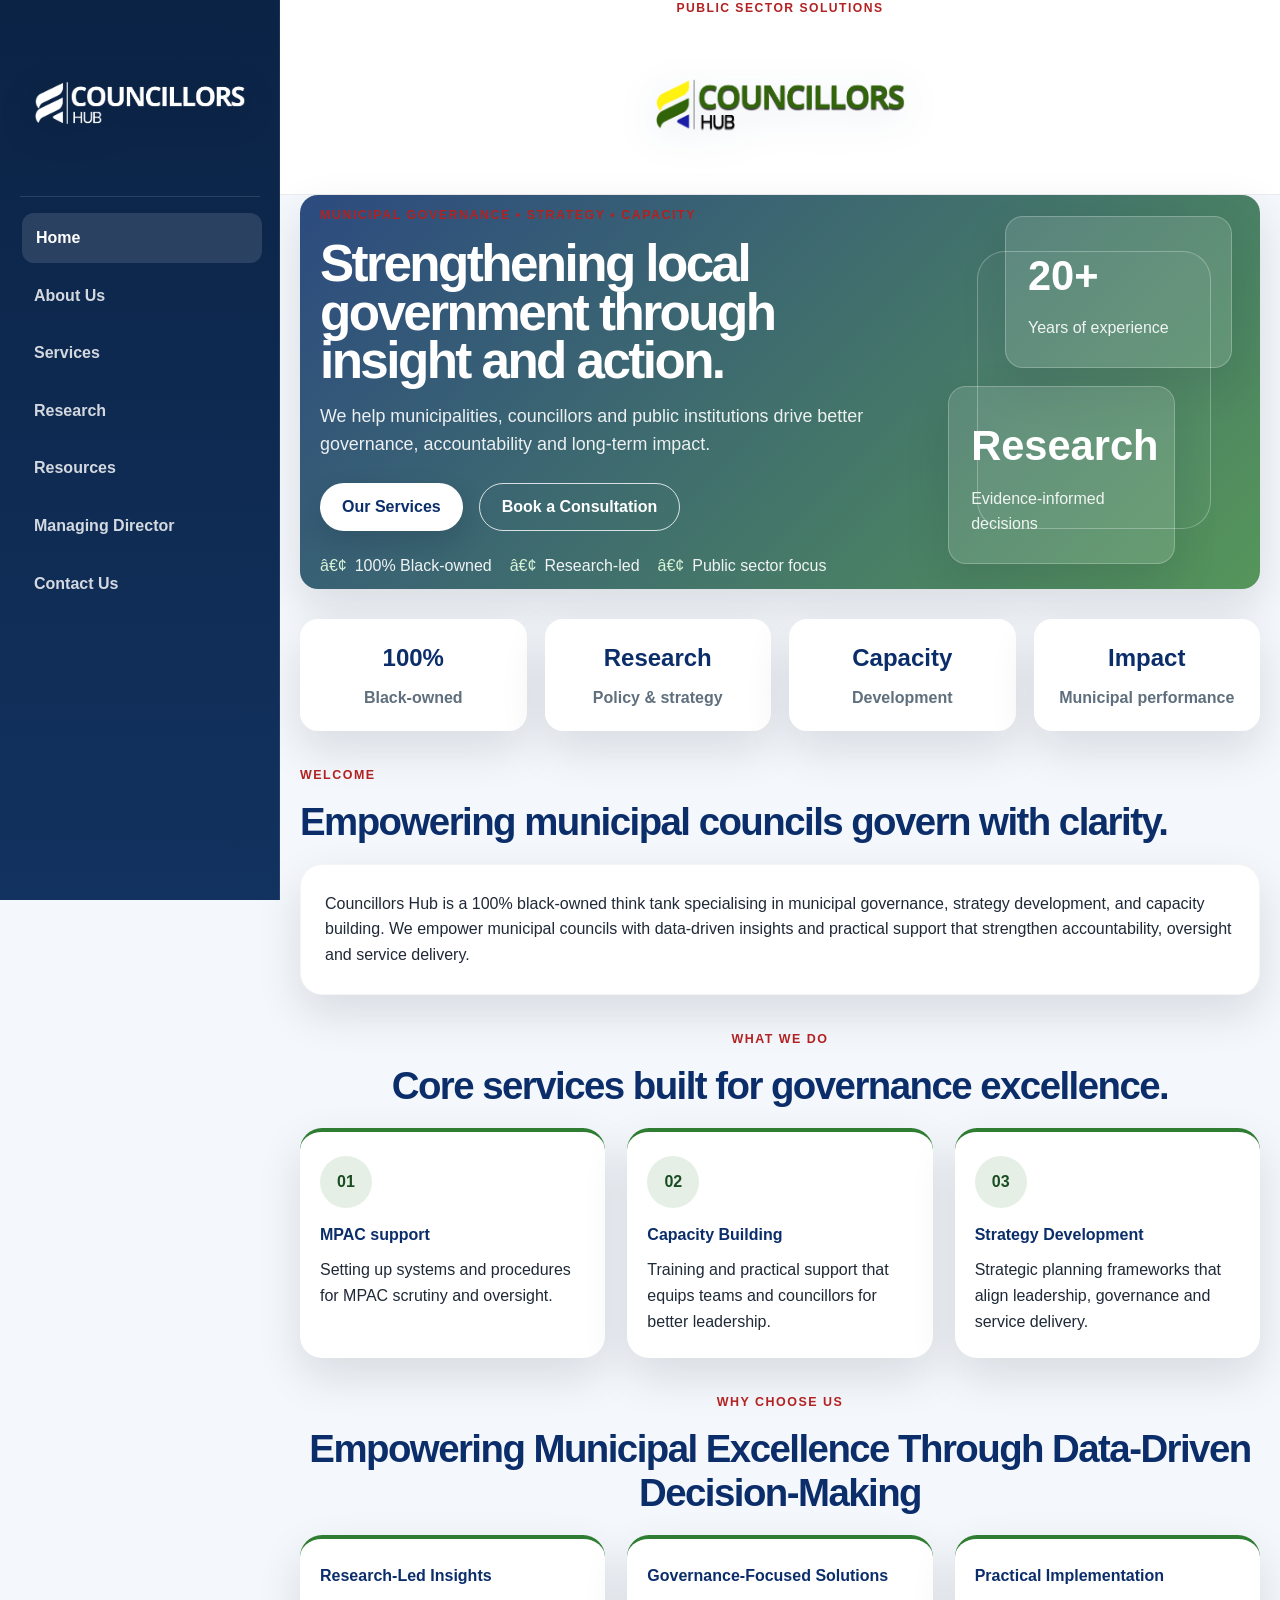
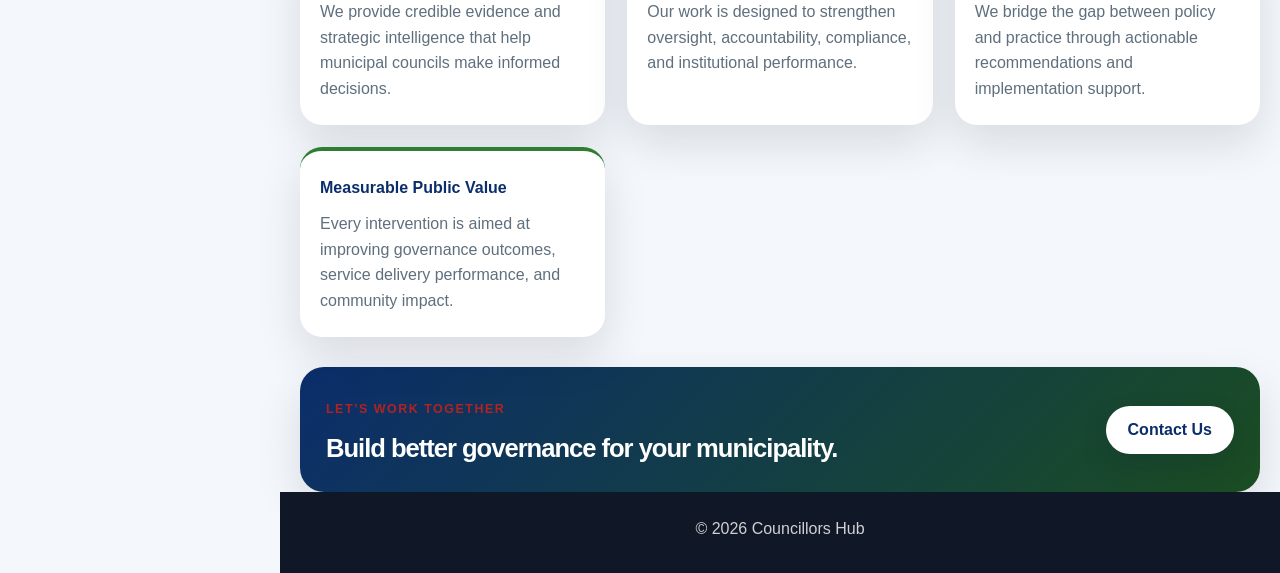
==== index.html @ fa00e655 "Initial commit via Netlify [skip ci]" ====
﻿<!DOCTYPE html>
<html lang="en">
<head>
  <meta charset="utf-8">
  <meta name="viewport" content="width=device-width, initial-scale=1">
  <title>Councillors Hub</title>
  <meta name="description" content="Councillors Hub strengthens municipal governance through research, strategy development and capacity building.">
  <link rel="stylesheet" href="style.css">
</head>
<body class="page-home">
  <div class="layout-shell">
    <aside class="sidebar" aria-label="Sidebar navigation">
      <div class="sidebar-brand">
        <img src="image/hub navigation logo.png" alt="Councillors Hub logo" class="sidebar-logo">
      </div>

      <nav class="side-nav" aria-label="Main navigation">
        <a class="nav-item is-active" href="index.html">Home</a>
        <a class="nav-item" href="about.html">About Us</a>
        <a class="nav-item" href="services.html">Services</a>
        <a class="nav-item" href="research.html">Research</a>
        <a class="nav-item" href="documents/mgm-jipp-council-missing-publication.pdf" target="_blank" rel="noopener noreferrer">Resources</a>
        <a class="nav-item" href="ceo.html">Managing Director</a>
        <a class="nav-item" href="contact.html">Contact Us</a>
      </nav>
    </aside>

    <div class="main-panel">
      <header class="page-header">
        <div>
          <p class="page-kicker" style="color: #b22222;">Public sector solutions</p>
          <img src="image/hub2.png" alt="Councillors Hub logo" class="page-header-logo">
        </div>
      </header>

      <main class="content">
        <section class="hero">
          <div class="hero-content">
            <span class="eyebrow" style="color: #b22222;">Municipal Governance • Strategy • Capacity</span>
            <h2>Strengthening local government through insight and action.</h2>
            <p>We help municipalities, councillors and public institutions drive better governance, accountability and long-term impact.</p>
            <div class="hero-actions">
              <a href="services.html" class="btn btn-primary">Our Services</a>
              <a href="contact.html" class="btn btn-secondary">Book a Consultation</a>
            </div>
            <ul class="trust-points">
              <li>100% Black-owned</li>
              <li>Research-led</li>
              <li>Public sector focus</li>
            </ul>
          </div>

          <div class="hero-visual" aria-label="Municipal governance illustration">
            <div class="info-card card-primary">
              <strong>20+</strong>
              <span>Years of experience</span>
            </div>
            <div class="info-card card-secondary">
              <strong>Research</strong>
              <span>Evidence-informed decisions</span>
            </div>
          </div>
        </section>

        <section class="stats-bar">
          <div class="stat-item">
            <strong>100%</strong>
            <span>Black-owned</span>
          </div>
          <div class="stat-item">
            <strong>Research</strong>
            <span>Policy &amp; strategy</span>
          </div>
          <div class="stat-item">
            <strong>Capacity</strong>
            <span>Development</span>
          </div>
          <div class="stat-item">
            <strong>Impact</strong>
            <span>Municipal performance</span>
          </div>
        </section>

        <section class="section-block intro-block">
          <div class="section-heading">
            <span class="eyebrow eyebrow-green">Welcome</span>
            <h3>Empowering  municipal councils govern with clarity.</h3>
          </div>
          <div class="card card-feature">
            <p>
              Councillors Hub is a 100% black-owned think tank specialising in municipal governance, strategy development, and capacity building. We empower municipal councils with data-driven insights and practical support that strengthen accountability, oversight and service delivery.
            </p>
          </div>
        </section>

        <section id="services" class="section-block services-section">
          <div class="section-heading center">
            <span class="eyebrow eyebrow-green">What We Do</span>
            <h3>Core services built for governance excellence.</h3>
          </div>

          <div class="services-grid">
            <article class="service-card">
              <div class="icon">01</div>
              <h4>MPAC support</h4>
              <p>Setting up systems and procedures for  MPAC scrutiny and oversight.</p>
            </article>
            <article class="service-card">
              <div class="icon">02</div>
              <h4>Capacity Building</h4>
              <p>Training and practical support that equips teams and councillors for better leadership.</p>
            </article>
            <article class="service-card">
              <div class="icon">03</div>
              <h4>Strategy Development</h4>
              <p>Strategic planning frameworks that align leadership, governance and service delivery.</p>
            </article>
          </div>
        </section>

        <section class="section-block process-block">
          <div class="section-heading center">
            <span class="eyebrow eyebrow-green">Why Choose Us</span>
            <h3>Empowering Municipal Excellence Through Data-Driven Decision-Making</h3>
          </div>

          <div class="feature-grid">
            <div class="feature-item">
              <h4>Research-Led Insights</h4>
              <p>We provide credible evidence and strategic intelligence that help municipal councils make informed decisions.</p>
            </div>
            <div class="feature-item">
              <h4>Governance-Focused Solutions</h4>
              <p>Our work is designed to strengthen oversight, accountability, compliance, and institutional performance.</p>
            </div>
            <div class="feature-item">
              <h4>Practical Implementation</h4>
              <p>We bridge the gap between policy and practice through actionable recommendations and implementation support.</p>
            </div>
            <div class="feature-item">
              <h4>Measurable Public Value</h4>
              <p>Every intervention is aimed at improving governance outcomes, service delivery performance, and community impact.</p>
            </div>
          </div>
        </section>

        <section class="cta-section">
          <div class="cta-box">
            <div>
              <span class="eyebrow eyebrow-green">Let’s work together</span>
              <h3>Build better governance for your municipality.</h3>
            </div>
            <a href="contact.html" class="btn btn-primary">Contact Us</a>
          </div>
        </section>

      </main>

      <footer class="site-footer">
        © 2026 Councillors Hub
      </footer>
    </div>
  </div>

  <button class="menu-toggle" type="button" aria-label="Open menu" aria-expanded="false">
    <span>☰</span>
  </button>

  <div class="mobile-nav-wrap" aria-label="Mobile navigation panel">
    <nav class="mobile-nav" aria-label="Mobile navigation">
      <a class="nav-item is-active" href="index.html">Home</a>
      <a class="nav-item" href="about.html">About Us</a>
      <a class="nav-item" href="services.html">Services</a>
      <a class="nav-item" href="research.html">Research</a>
      <a class="nav-item" href="documents/mgm-jipp-council-missing-publication.pdf" target="_blank" rel="noopener noreferrer">Resources</a>
      <a class="nav-item" href="ceo.html">Managing Director</a>
      <a class="nav-item" href="contact.html">Contact Us</a>
    </nav>
  </div>

  <script src="script.js"></script>
</body>
</html>
---- style.css ----
﻿:root {
  --green: #2e7d32;
  --green-dark: #1b4d22;
  --blue: #0b2e6b;
  --text: #1f2937;
  --muted: #5f6f7d;
  --light: #f4f7fb;
  --white: #ffffff;
  --shadow: 0 18px 45px rgba(15, 23, 42, 0.12);
}

* {
  box-sizing: border-box;
  margin: 0;
  padding: 0;
}

html {
  scroll-behavior: smooth;
}

body {
  margin: 0;
  font-family: "Segoe UI", Arial, sans-serif;
  background: var(--light);
  color: var(--text);
  line-height: 1.6;
  font-size: 16px;
  overflow-x: hidden;
}

a {
  text-decoration: none;
}

img {
  max-width: 100%;
  display: block;
}

button,
input,
textarea {
  font: inherit;
}

.layout-shell {
  display: flex;
  min-height: 100vh;
  max-width: 1600px;
  margin: 0 auto;
}

.sidebar {
  position: sticky;
  top: 0;
  align-self: flex-start;
  width: 280px;
  min-height: 100vh;
  background: linear-gradient(180deg, #0b2345 0%, #12325f 100%);
  padding: 28px 20px 20px;
  box-shadow: inset -1px 0 0 rgba(255, 255, 255, 0.08);
}

.sidebar-brand {
  display: flex;
  align-items: center;
  justify-content: center;
  padding: 0 8px 18px;
  margin-bottom: 16px;
  border-bottom: 1px solid rgba(255, 255, 255, 0.12);
}

.sidebar-logo {
  width: 100%;
  max-width: 210px;
  height: auto;
  object-fit: contain;
  display: block;
  background: transparent;
  border-radius: 0;
  padding: 0;
  box-shadow: none;
  filter: drop-shadow(0 8px 18px rgba(0, 0, 0, 0.18));
}

.brand-name {
  display: block;
  color: #ffffff;
  font-size: 1.08rem;
  font-weight: 700;
}

.sidebar-brand small {
  color: rgba(255, 255, 255, 0.7);
  font-size: 0.74rem;
  letter-spacing: 0.08em;
  text-transform: uppercase;
}

.side-nav {
  display: flex;
  flex-direction: column;
  gap: 8px;
}

.nav-item {
  display: flex;
  align-items: center;
  gap: 10px;
  padding: 12px 14px;
  border-radius: 12px;
  color: rgba(255, 255, 255, 0.82);
  font-weight: 600;
  transition: background 0.2s ease, color 0.2s ease, transform 0.2s ease;
}

.nav-item:hover,
.nav-item:focus,
.nav-item.is-active {
  background: rgba(255, 255, 255, 0.12);
  color: #ffffff;
  transform: translateX(2px);
}

.main-panel {
  flex: 1;
  min-width: 0;
  background: var(--light);
}

.page-header {
  background: rgba(255, 255, 255, 0.96);
  border-bottom: 1px solid rgba(15, 23, 42, 0.08);
  padding: 2px 20px 0;
  text-align: center;
}

.page-header > div {
  display: flex;
  flex-direction: column;
  align-items: center;
  justify-content: center;
  text-align: center;
  gap: 0;
}

.page-kicker {
  margin: 0;
  color: #b22222;
  font-size: 0.76rem;
  letter-spacing: 0.12em;
  text-transform: uppercase;
  font-weight: 700;
  text-align: center;
  line-height: 1.1;
  padding-top: 0;
}

.page-header h1,
.hero h2,
.about-hero-copy h2,
.section-heading h3,
.cta-box h3,
.profile-summary h2 {
  color: var(--blue);
  line-height: 1.15;
  letter-spacing: -0.04em;
}

.page-header h1 {
  font-size: clamp(2.1rem, 3vw, 3rem);
}

.page-header-logo {
  display: block;
  width: min(250px, 44vw);
  height: auto;
  object-fit: contain;
  margin: 0 auto 0;
  filter: drop-shadow(0 8px 20px rgba(11, 46, 107, 0.12));
}

.content {
  padding: 0 20px 0;
}

@media (max-width: 768px) {
  .sidebar-brand {
    padding-bottom: 12px;
  }

  .sidebar-logo {
    max-width: 170px;
  }

  .page-header {
    padding: 72px 14px 0;
  }

  .page-kicker {
    font-size: 0.68rem;
    letter-spacing: 0.1em;
  }

  .page-header-logo {
    width: min(200px, 60vw);
    margin-top: 0;
  }

  .content {
    padding: 0 14px 14px;
  }

  .hero {
    min-height: auto;
    padding: 20px 16px 22px;
    border-radius: 16px;
    margin-top: 0;
  }

  .hero h2 {
    font-size: 2.1rem;
    line-height: 1.08;
  }

  .hero p {
    font-size: 1rem;
  }

  .hero-visual {
    min-height: 180px;
  }
}

.section-block {
  margin-bottom: 30px;
}

.card {
  background: var(--white);
  border-radius: 22px;
  padding: 26px 24px;
  box-shadow: var(--shadow);
  border: 1px solid rgba(15, 23, 42, 0.04);
}

.eyebrow {
  display: inline-block;
  margin-bottom: 14px;
  color: #b22222;
  font-weight: 700;
  font-size: 0.78rem;
  letter-spacing: 0.12em;
  text-transform: uppercase;
}

.eyebrow-green {
  color: #b22222;
}

.hero {
  display: grid;
  grid-template-columns: 1.35fr 0.65fr;
  gap: 22px;
  align-items: center;
  min-height: 280px;
  padding: 6px 20px 10px;
  background: linear-gradient(135deg, rgba(11, 46, 107, 0.86), rgba(46, 125, 50, 0.8)),
    url('https://images.unsplash.com/photo-1486406146926-c627a92ad1ab') center/cover no-repeat;
  border-radius: 18px;
  box-shadow: var(--shadow);
  color: var(--white);
  overflow: hidden;
  margin-top: 0;
}

.hero h2 {
  color: var(--white);
  font-size: clamp(2.7rem, 4vw, 4.8rem);
  line-height: 0.95;
  margin-bottom: 16px;
  letter-spacing: -0.05em;
}

.hero-content {
  max-width: 760px;
}

.hero p {
  color: rgba(255, 255, 255, 0.9);
  font-size: 1.12rem;
  margin-bottom: 24px;
  max-width: 690px;
}

.hero-actions {
  display: flex;
  flex-wrap: wrap;
  gap: 16px;
  margin-bottom: 22px;
}

.btn {
  display: inline-flex;
  align-items: center;
  justify-content: center;
  min-height: 48px;
  border-radius: 999px;
  padding: 0 22px;
  font-weight: 700;
  transition: transform 0.2s ease, box-shadow 0.2s ease;
}

.btn:hover,
.btn:focus {
  transform: translateY(-2px);
}

.btn-primary {
  background: var(--white);
  color: var(--blue);
  box-shadow: 0 12px 28px rgba(15, 23, 42, 0.16);
}

.btn-secondary {
  background: transparent;
  border: 1.5px solid rgba(255, 255, 255, 0.8);
  color: var(--white);
}

.trust-points {
  display: flex;
  flex-wrap: wrap;
  gap: 10px 18px;
  list-style: none;
  color: rgba(255, 255, 255, 0.92);
}

.trust-points li::before {
  content: "â€¢";
  margin-right: 8px;
  color: #d8f3d7;
}

.hero-visual {
  position: relative;
  display: flex;
  flex-direction: column;
  justify-content: center;
  align-items: center;
  gap: 18px;
  min-height: 320px;
  padding-right: 8px;
}

.hero-visual::before {
  content: "";
  position: absolute;
  inset: 10% 10%;
  border: 1px solid rgba(255, 255, 255, 0.28);
  border-radius: 28px;
  background: rgba(255, 255, 255, 0.03);
}

.info-card {
  position: relative;
  z-index: 1;
  width: min(290px, 80%);
  padding: 26px 22px;
  background: rgba(255, 255, 255, 0.12);
  border: 1px solid rgba(255, 255, 255, 0.24);
  border-radius: 18px;
  color: var(--white);
  box-shadow: var(--shadow);
}

.card-primary {
  align-self: flex-end;
}

.card-secondary {
  align-self: flex-start;
}

.info-card strong {
  display: block;
  font-size: 2.6rem;
  margin-bottom: 6px;
}

.info-card span {
  color: rgba(255, 255, 255, 0.9);
}

.stats-bar {
  display: grid;
  grid-template-columns: repeat(4, minmax(0, 1fr));
  gap: 18px;
  margin: 30px 0;
}

.stat-item {
  background: var(--white);
  border-radius: 18px;
  padding: 20px 16px;
  text-align: center;
  box-shadow: var(--shadow);
}

.stat-item strong {
  display: block;
  font-size: 1.5rem;
  color: var(--blue);
  margin-bottom: 8px;
}

.stat-item span {
  color: var(--muted);
  font-weight: 600;
}

.section-heading {
  margin-bottom: 20px;
}

.section-heading h3 {
  font-size: clamp(1.9rem, 3vw, 2.8rem);
}

.section-heading.center {
  text-align: center;
}

.about-hero {
  display: grid;
  grid-template-columns: 1fr 1.2fr;
  gap: 22px;
  align-items: center;
}

.about-hero-copy h2 {
  font-size: clamp(2rem, 4vw, 3rem);
}

.intro-card p,
.info-card-panel h3,
.service-panel h3,
.contact-card p,
.profile-summary p,
.form-card label,
.feature-item p {
  color: var(--muted);
}

.card-grid {
  display: grid;
  grid-template-columns: repeat(2, minmax(0, 1fr));
  gap: 22px;
}

.panel-label {
  display: inline-block;
  margin-bottom: 12px;
  color: #b22222;
  font-size: 0.78rem;
  letter-spacing: 0.12em;
  text-transform: uppercase;
  font-weight: 700;
}

.info-card-panel h3 {
  color: var(--blue);
  font-size: clamp(1.4rem, 2vw, 2rem);
  line-height: 1.35;
}

.services-grid,
.feature-grid {
  display: grid;
  grid-template-columns: repeat(3, minmax(0, 1fr));
  gap: 22px;
}

.service-card,
.feature-item {
  background: var(--white);
  border-radius: 22px;
  padding: 24px 20px;
  box-shadow: var(--shadow);
  border-top: 4px solid var(--green);
}

.icon {
  display: inline-flex;
  align-items: center;
  justify-content: center;
  width: 52px;
  height: 52px;
  border-radius: 50%;
  background: rgba(46, 125, 50, 0.12);
  color: var(--green-dark);
  font-weight: 800;
  margin-bottom: 14px;
}

.service-card h4,
.feature-item h4,
.contact-card h3 {
  color: var(--blue);
  margin-bottom: 10px;
}

.cta-section {
  margin-top: 30px;
}

.cta-box {
  display: flex;
  align-items: center;
  justify-content: space-between;
  gap: 20px;
  padding: 28px 26px;
  background: linear-gradient(135deg, var(--blue), var(--green-dark));
  border-radius: 24px;
  color: var(--white);
  box-shadow: var(--shadow);
}

.cta-box h3 {
  color: var(--white);
  font-size: clamp(1.6rem, 2vw, 2.5rem);
}

.services-accordion {
  display: grid;
  gap: 18px;
}

.service-accordion {
  background: var(--white);
  border: 1px solid rgba(15, 23, 42, 0.06);
  border-left: 5px solid var(--green);
  border-radius: 20px;
  overflow: hidden;
  box-shadow: var(--shadow);
  transition: box-shadow 0.2s ease, transform 0.2s ease;
}

.service-accordion.is-open {
  box-shadow: 0 18px 32px rgba(11, 46, 107, 0.06);
}

.service-trigger {
  width: 100%;
  display: flex;
  align-items: center;
  justify-content: space-between;
  gap: 18px;
  background: transparent;
  border: none;
  cursor: pointer;
  text-align: left;
  padding: 22px 24px;
  min-height: 76px;
  color: var(--text);
}

.service-accordion.is-open .service-trigger {
  background: linear-gradient(180deg, rgba(46, 125, 50, 0.04), rgba(255, 255, 255, 1));
}

.service-title {
  color: var(--blue);
  font-size: 1.05rem;
  font-weight: 700;
  line-height: 1.35;
}

.service-chevron {
  display: inline-flex;
  align-items: center;
  justify-content: center;
  width: 32px;
  height: 32px;
  border-radius: 50%;
  background: rgba(46, 125, 50, 0.08);
  color: var(--green-dark);
  font-size: 1.5rem;
  line-height: 1;
  flex-shrink: 0;
  transition: transform 0.2s ease;
}

.service-accordion.is-open .service-chevron {
  transform: rotate(45deg);
}

.service-body {
  display: none;
  padding: 0 24px 24px;
  color: var(--text);
}

.service-accordion.is-open .service-body {
  display: block;
}

.service-body p {
  color: var(--muted);
  margin-bottom: 16px;
}

.service-body ul {
  margin: 0;
  padding-left: 1.2rem;
  display: grid;
  gap: 10px;
}

.service-body li::marker {
  color: var(--green);
}

.contact-grid {
  display: grid;
  grid-template-columns: repeat(3, minmax(0, 1fr));
  gap: 22px;
}

.contact-card h3 {
  margin-bottom: 8px;
  color: #b22222;
}

.contact-card a {
  color: #b22222;
  font-weight: 600;
}

.form-card {
  display: grid;
  gap: 18px;
  max-width: 800px;
}

.form-card label {
  display: grid;
  gap: 8px;
  font-weight: 600;
  color: var(--text);
}

.form-card input,
.form-card textarea {
  width: 100%;
  border: 1px solid rgba(15, 23, 42, 0.12);
  border-radius: 12px;
  background: var(--white);
  padding: 12px 14px;
  color: var(--text);
}

.form-card textarea {
  min-height: 160px;
  resize: vertical;
}

.director-profile {
  display: grid;
  grid-template-columns: minmax(220px, 360px) 1fr;
  gap: 28px;
  align-items: start;
}

.profile-image-wrap {
  padding: 18px;
}

.profile-image {
  width: 100%;
  height: auto;
  border-radius: 18px;
  object-fit: cover;
}

.profile-summary {
  display: grid;
  gap: 18px;
}

.profile-summary h2 {
  font-size: clamp(2rem, 3vw, 2.8rem);
}

.site-footer {
  padding: 24px 18px 32px;
  background: #101827;
  color: rgba(255, 255, 255, 0.8);
  text-align: center;
}

.menu-toggle {
  display: none;
}

.mobile-nav-wrap {
  display: none;
}

@media (max-width: 1100px) {
  .sidebar {
    width: 220px;
  }

  .page-header,
  .content {
    padding-left: 24px;
    padding-right: 24px;
  }

  .stats-bar,
  .services-grid,
  .feature-grid,
  .contact-grid {
    grid-template-columns: repeat(2, minmax(0, 1fr));
  }

  .about-hero,
  .director-profile {
    grid-template-columns: 1fr;
  }
}

@media (max-width: 768px) {
  .sidebar {
    display: none;
  }

  .layout-shell {
    display: block;
  }

  .page-header {
    padding-top: 80px;
  }

  .content {
    padding-top: 20px;
  }

  .services-layout {
    grid-template-columns: 1fr;
  }

  .service-panel {
    min-height: 66px;
    padding: 16px 18px;
  }

  .service-title {
    font-size: 0.98rem;
  }

  .service-detail {
    position: static;
  }

  .hero {
    grid-template-columns: 1fr;
    padding: 28px 20px 30px;
    min-height: auto;
  }

  .hero h2 {
    font-size: 2.2rem;
  }

  .hero-actions {
    flex-direction: column;
    align-items: stretch;
  }

  .hero-actions .btn,
  .btn {
    width: 100%;
  }

  .stats-bar,
  .services-grid,
  .feature-grid,
  .contact-grid,
  .card-grid {
    grid-template-columns: 1fr;
  }

  .cta-box {
    flex-direction: column;
    align-items: flex-start;
  }

  .menu-toggle {
    display: flex;
    position: fixed;
    top: 14px;
    right: 14px;
    z-index: 50;
    width: 46px;
    height: 46px;
    border: none;
    border-radius: 12px;
    background: var(--blue);
    color: var(--white);
    align-items: center;
    justify-content: center;
    font-size: 1.6rem;
    box-shadow: 0 12px 24px rgba(11, 46, 107, 0.22);
    cursor: pointer;
  }

  .mobile-nav-wrap {
    display: none;
    position: fixed;
    top: 68px;
    right: 14px;
    width: min(280px, calc(100vw - 28px));
    z-index: 40;
    background: rgba(255, 255, 255, 0.99);
    border: 1px solid rgba(15, 23, 42, 0.08);
    border-radius: 16px;
    box-shadow: 0 20px 36px rgba(15, 23, 42, 0.12);
    padding: 10px;
  }

  body.menu-open .mobile-nav-wrap {
    display: block;
  }

  .mobile-nav {
    display: flex;
    flex-direction: column;
    gap: 6px;
  }

  .mobile-nav .nav-item {
    color: var(--blue);
    background: rgba(11, 46, 107, 0.04);
    border-radius: 10px;
    padding: 12px 14px;
  }

  body.menu-open {
    overflow: hidden;
  }
}

@media (max-width: 480px) {
  body {
    font-size: 15px;
  }

  .page-header,
  .content {
    padding-left: 16px;
    padding-right: 16px;
  }

  .card,
  .service-card,
  .feature-item,
  .cta-box,
  .contact-card,
  .info-card-panel {
    padding-left: 18px;
    padding-right: 18px;
  }

  .page-header h1 {
    font-size: 2rem;
  }

  .page-header-logo {
    width: min(180px, 58vw);
  }

  .hero h2 {
    font-size: 1.9rem;
  }

  .section-heading h3 {
    font-size: 1.8rem;
  }
}


.research-page-content {
  padding-top: 28px;
}

.research-intro {
  max-width: 760px;
  margin: 0 auto 24px;
  text-align: center;
}

.research-intro h1 {
  margin-bottom: 12px;
  color: var(--blue);
  font-size: clamp(2.3rem, 4vw, 3.4rem);
  letter-spacing: -0.05em;
  line-height: 1.1;
}

.research-intro p {
  color: var(--muted);
  font-size: 1.06rem;
}

.research-card {
  display: grid;
  grid-template-columns: minmax(220px, 300px) minmax(0, 1fr);
  gap: 26px;
  align-items: center;
  max-width: 980px;
  margin: 0 auto;
  padding: 26px;
}

.publication-cover {
  display: flex;
  flex-direction: column;
  justify-content: center;
  align-items: center;
  min-height: 360px;
  padding: 20px 16px;
  border-radius: 22px;
  background: linear-gradient(135deg, rgba(11, 46, 107, 0.96), rgba(46, 125, 50, 0.88));
  color: var(--white);
  text-align: center;
  box-shadow: 0 18px 28px rgba(11, 46, 107, 0.18);
}

.publication-type {
  display: inline-flex;
  align-items: center;
  justify-content: center;
  align-self: flex-start;
  padding: 7px 12px;
  border-radius: 999px;
  background: rgba(255, 255, 255, 0.12);
  border: 1px solid rgba(255, 255, 255, 0.22);
  font-size: 0.72rem;
  letter-spacing: 0.12em;
  text-transform: uppercase;
  font-weight: 700;
}

.publication-mark {
  display: grid;
  gap: 8px;
  margin: 24px 0 18px;
  letter-spacing: -0.06em;
  font-weight: 800;
}

.publication-mark-top,
.publication-mark-bottom {
  display: block;
  font-size: clamp(1.6rem, 2vw, 2.3rem);
  line-height: 1;
}

.publication-cover p {
  color: rgba(255, 255, 255, 0.82);
  font-size: 0.92rem;
  letter-spacing: 0.08em;
  text-transform: uppercase;
}

.publication-body {
  display: grid;
  gap: 18px;
}

.publication-label {
  color: #b22222;
  font-size: 0.76rem;
  letter-spacing: 0.12em;
  text-transform: uppercase;
  font-weight: 700;
}

.publication-body h2 {
  color: var(--blue);
  font-size: clamp(1.8rem, 2.6vw, 2.7rem);
  line-height: 1.1;
  letter-spacing: -0.04em;
}

.publication-body p {
  color: var(--muted);
}

.publication-meta {
  display: grid;
  grid-template-columns: repeat(2, minmax(0, 1fr));
  gap: 12px;
  padding: 18px 0;
  border-top: 1px solid rgba(15, 23, 42, 0.08);
  border-bottom: 1px solid rgba(15, 23, 42, 0.08);
}

.publication-meta div {
  display: grid;
  gap: 6px;
}

.publication-meta dt {
  color: var(--muted);
  font-size: 0.76rem;
  letter-spacing: 0.12em;
  text-transform: uppercase;
  font-weight: 700;
}

.publication-meta dd {
  color: var(--text);
  font-weight: 700;
}

.publication-actions {
  display: flex;
  flex-wrap: wrap;
  gap: 14px;
  margin-top: 8px;
}

.publication-actions .btn {
  min-width: 180px;
}

@media (max-width: 768px) {
  .research-page-content {
    padding-top: 18px;
  }

  .research-card {
    grid-template-columns: 1fr;
    padding: 18px;
  }

  .publication-cover {
    min-height: 260px;
  }

  .publication-actions {
    flex-direction: column;
  }

  .publication-actions .btn {
    width: 100%;
  }
}
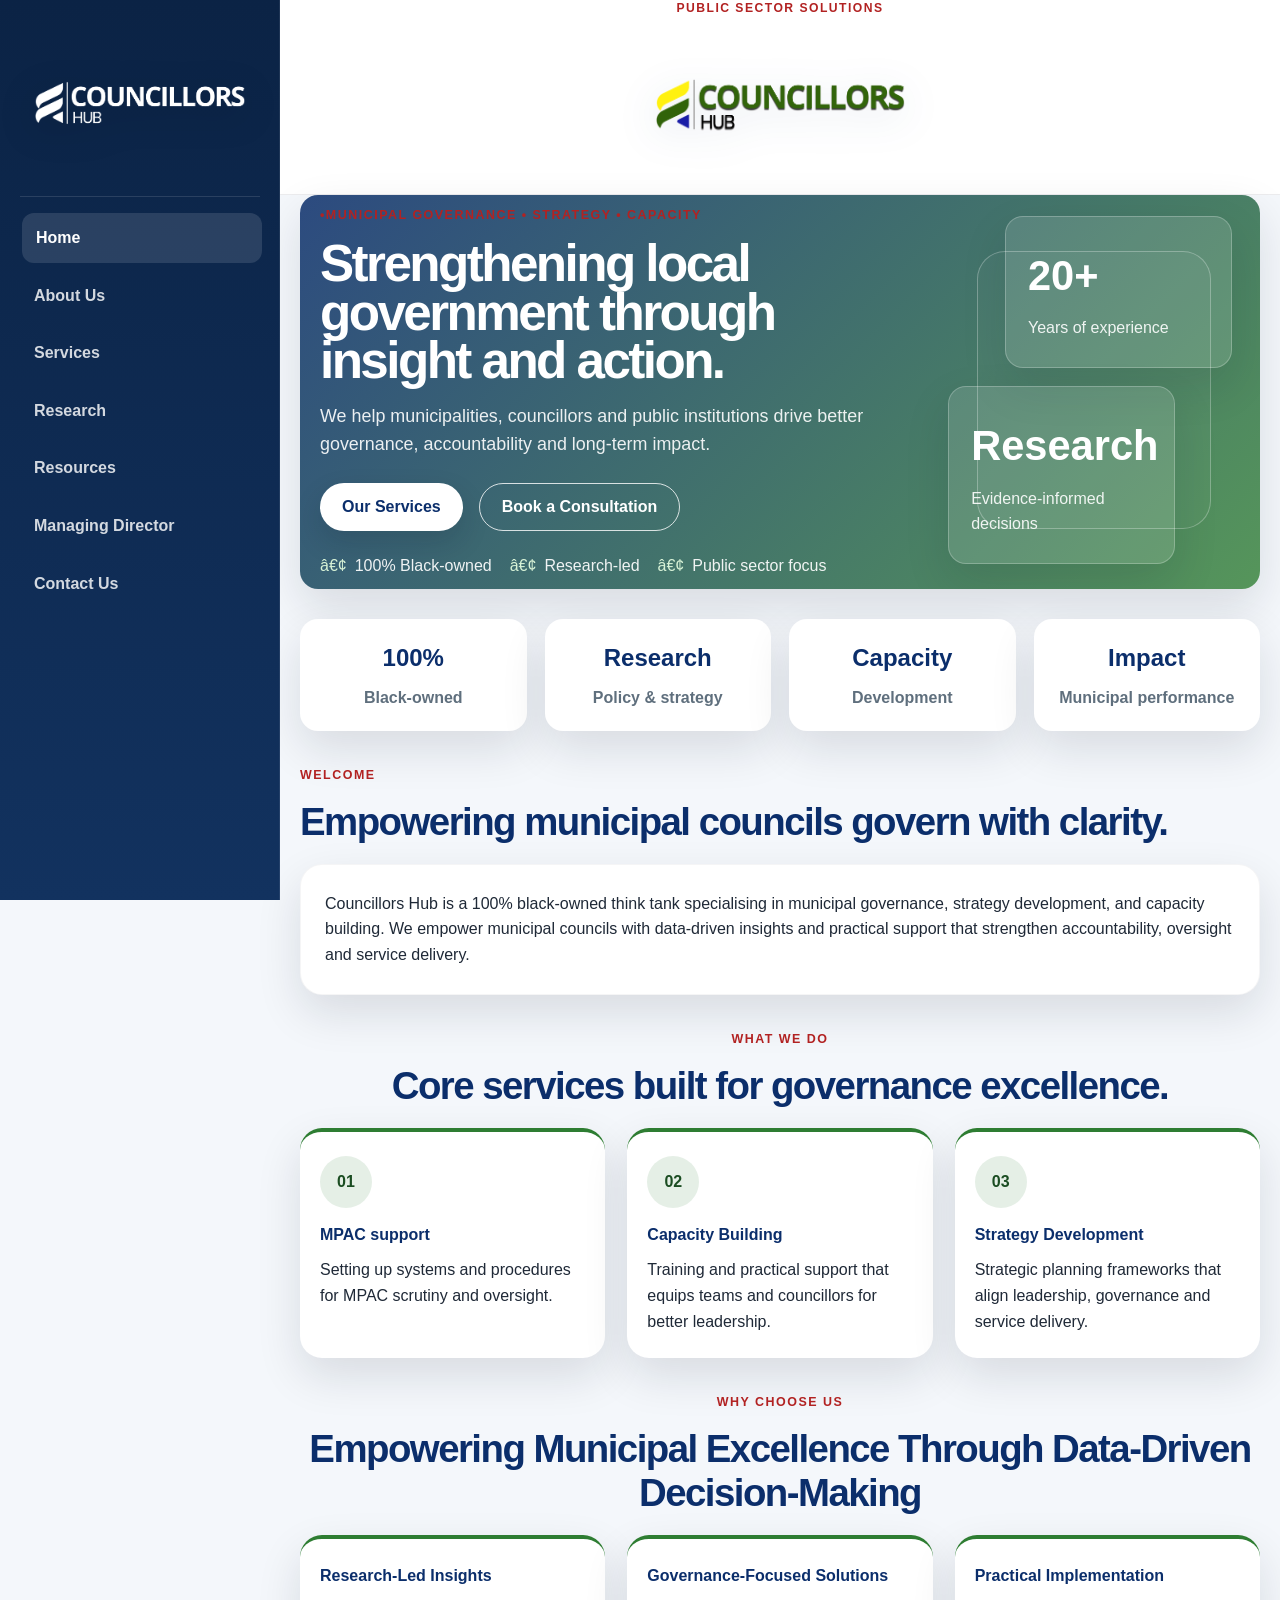
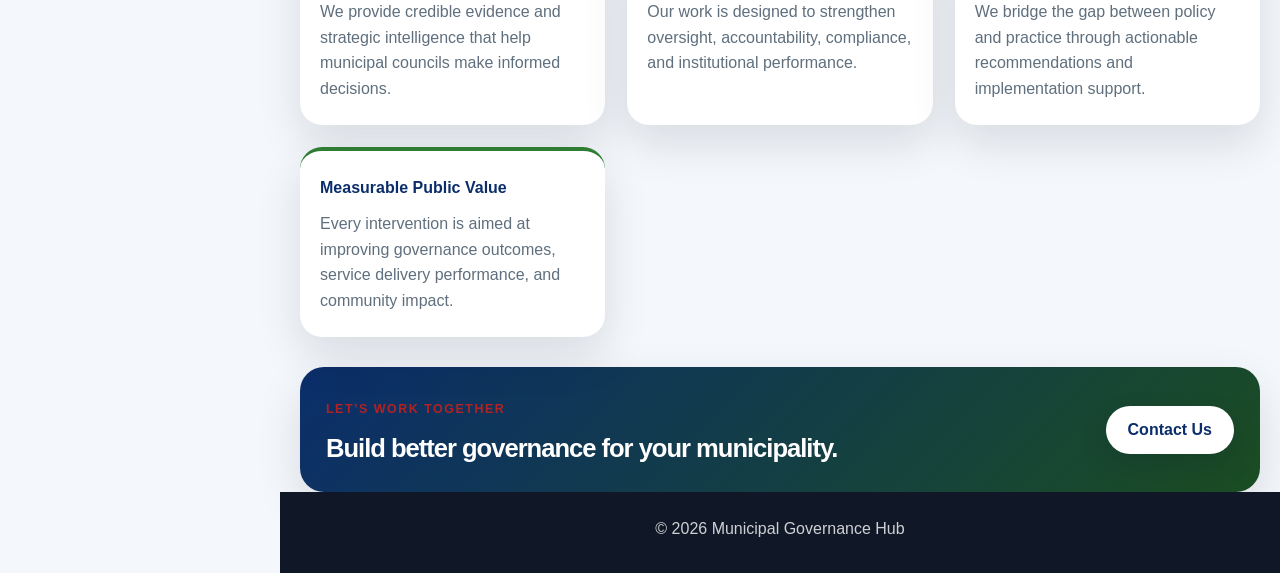
==== commit d3abda18: "Update index.html" ====
--- a/index.html
+++ b/index.html
@@ -3,7 +3,7 @@
 <head>
   <meta charset="utf-8">
   <meta name="viewport" content="width=device-width, initial-scale=1">
-  <title>Councillors Hub</title>
+  <title>Municipal Governance Hub</title>
   <meta name="description" content="Councillors Hub strengthens municipal governance through research, strategy development and capacity building.">
   <link rel="stylesheet" href="style.css">
 </head>
@@ -36,7 +36,7 @@
       <main class="content">
         <section class="hero">
           <div class="hero-content">
-            <span class="eyebrow" style="color: #b22222;">Municipal Governance • Strategy • Capacity</span>
+            <span class="eyebrow" style="color: #b22222;">•Municipal Governance • Strategy • Capacity</span>
             <h2>Strengthening local government through insight and action.</h2>
             <p>We help municipalities, councillors and public institutions drive better governance, accountability and long-term impact.</p>
             <div class="hero-actions">
@@ -157,7 +157,7 @@
       </main>
 
       <footer class="site-footer">
-        © 2026 Councillors Hub
+        © 2026 Municipal Governance Hub
       </footer>
     </div>
   </div>
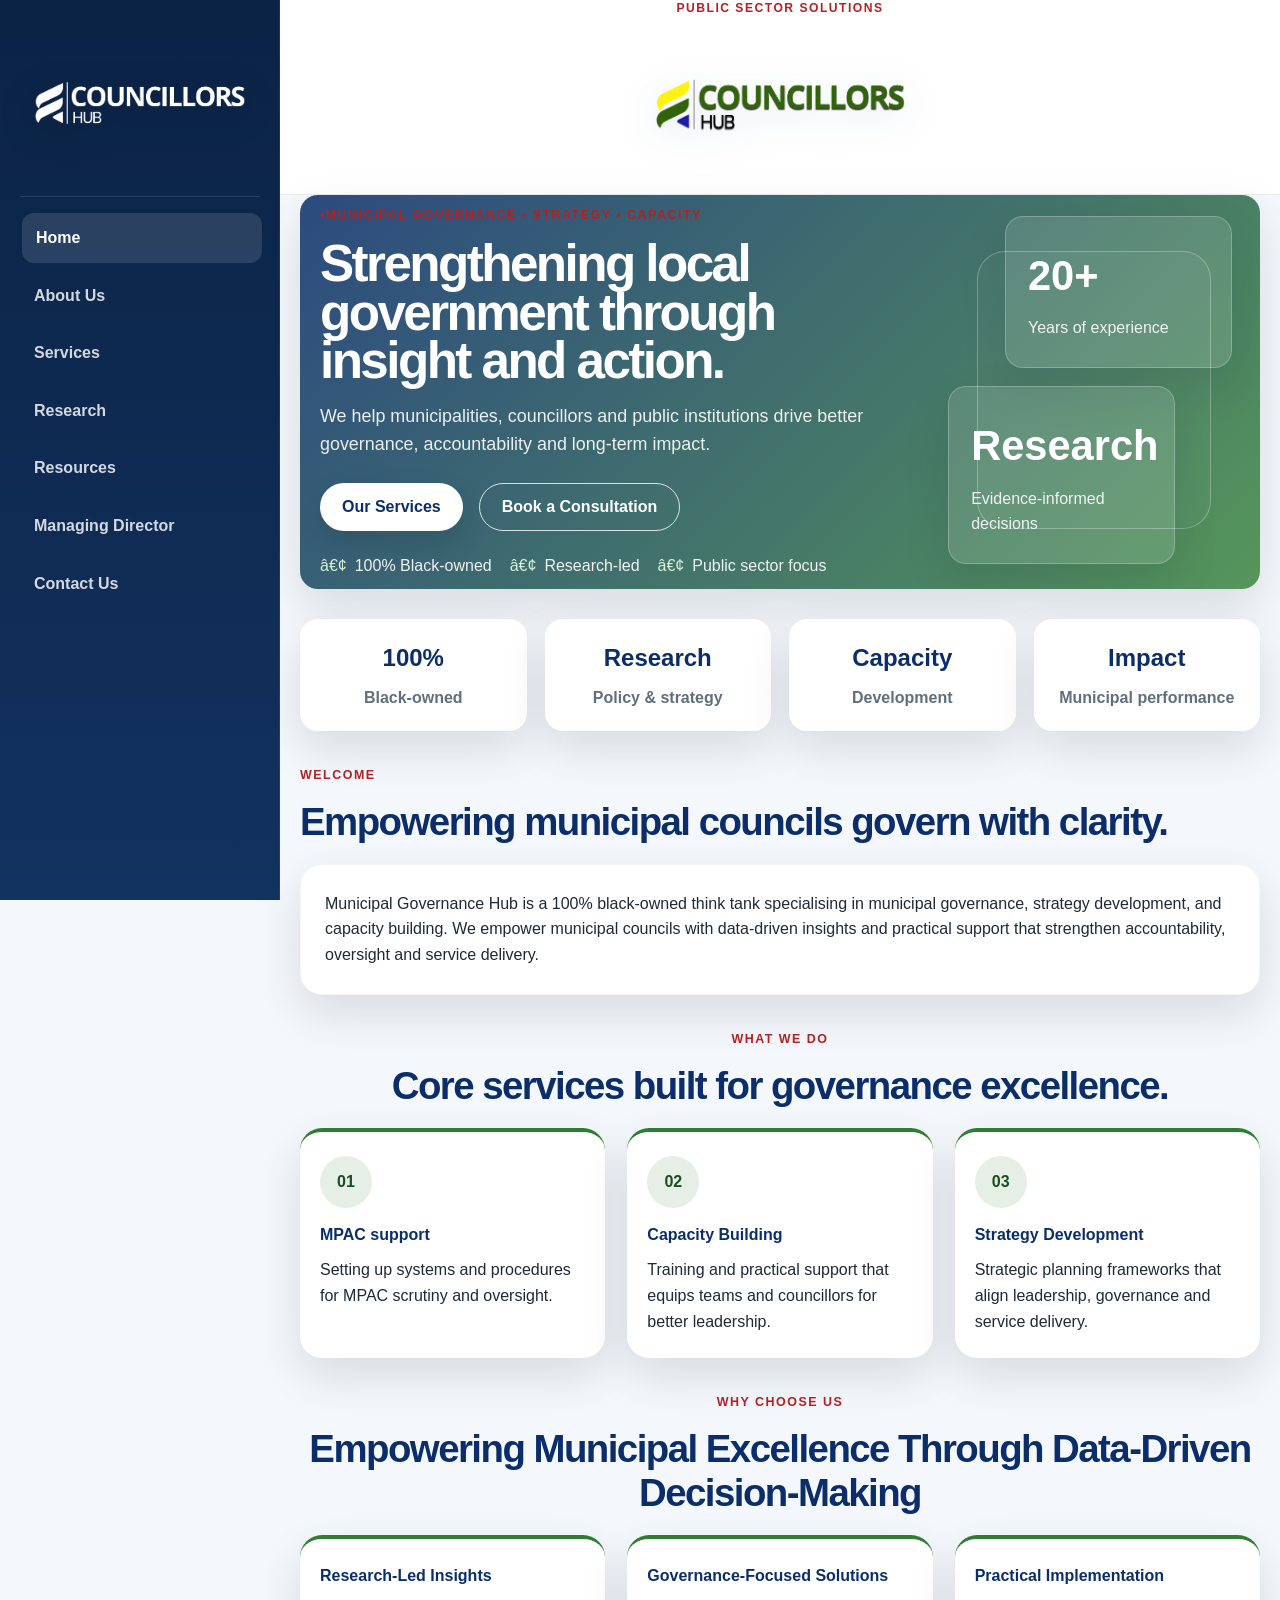
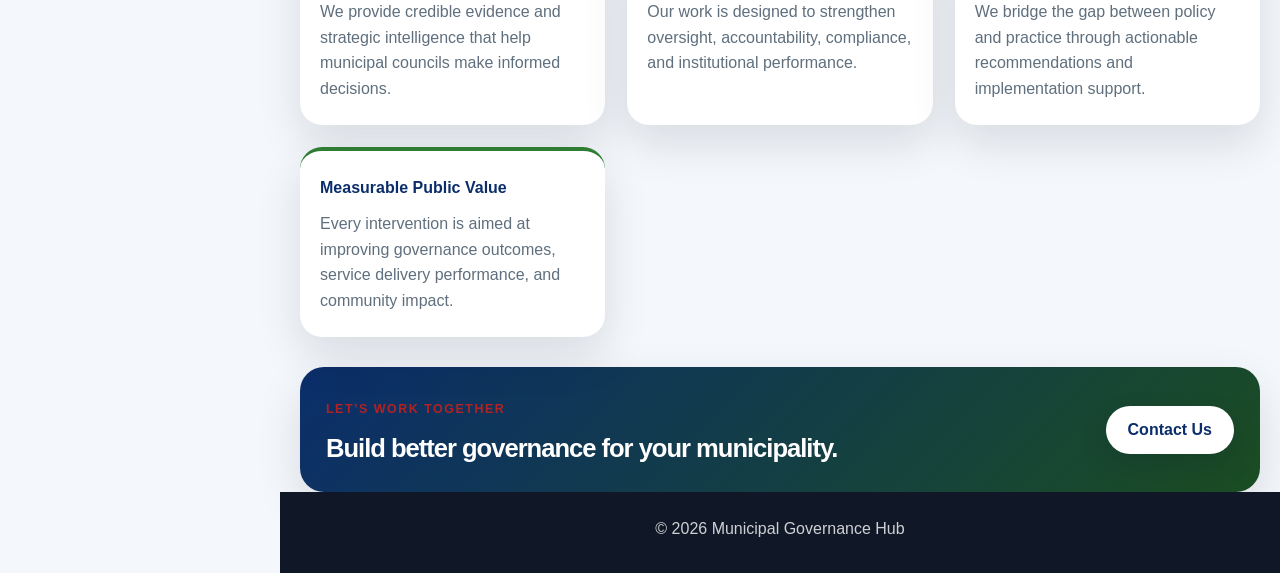
==== commit 3a5284ef: "Update organization name in index.html" ====
--- a/index.html
+++ b/index.html
@@ -88,7 +88,7 @@
           </div>
           <div class="card card-feature">
             <p>
-              Councillors Hub is a 100% black-owned think tank specialising in municipal governance, strategy development, and capacity building. We empower municipal councils with data-driven insights and practical support that strengthen accountability, oversight and service delivery.
+              Municipal Governance Hub is a 100% black-owned think tank specialising in municipal governance, strategy development, and capacity building. We empower municipal councils with data-driven insights and practical support that strengthen accountability, oversight and service delivery.
             </p>
           </div>
         </section>
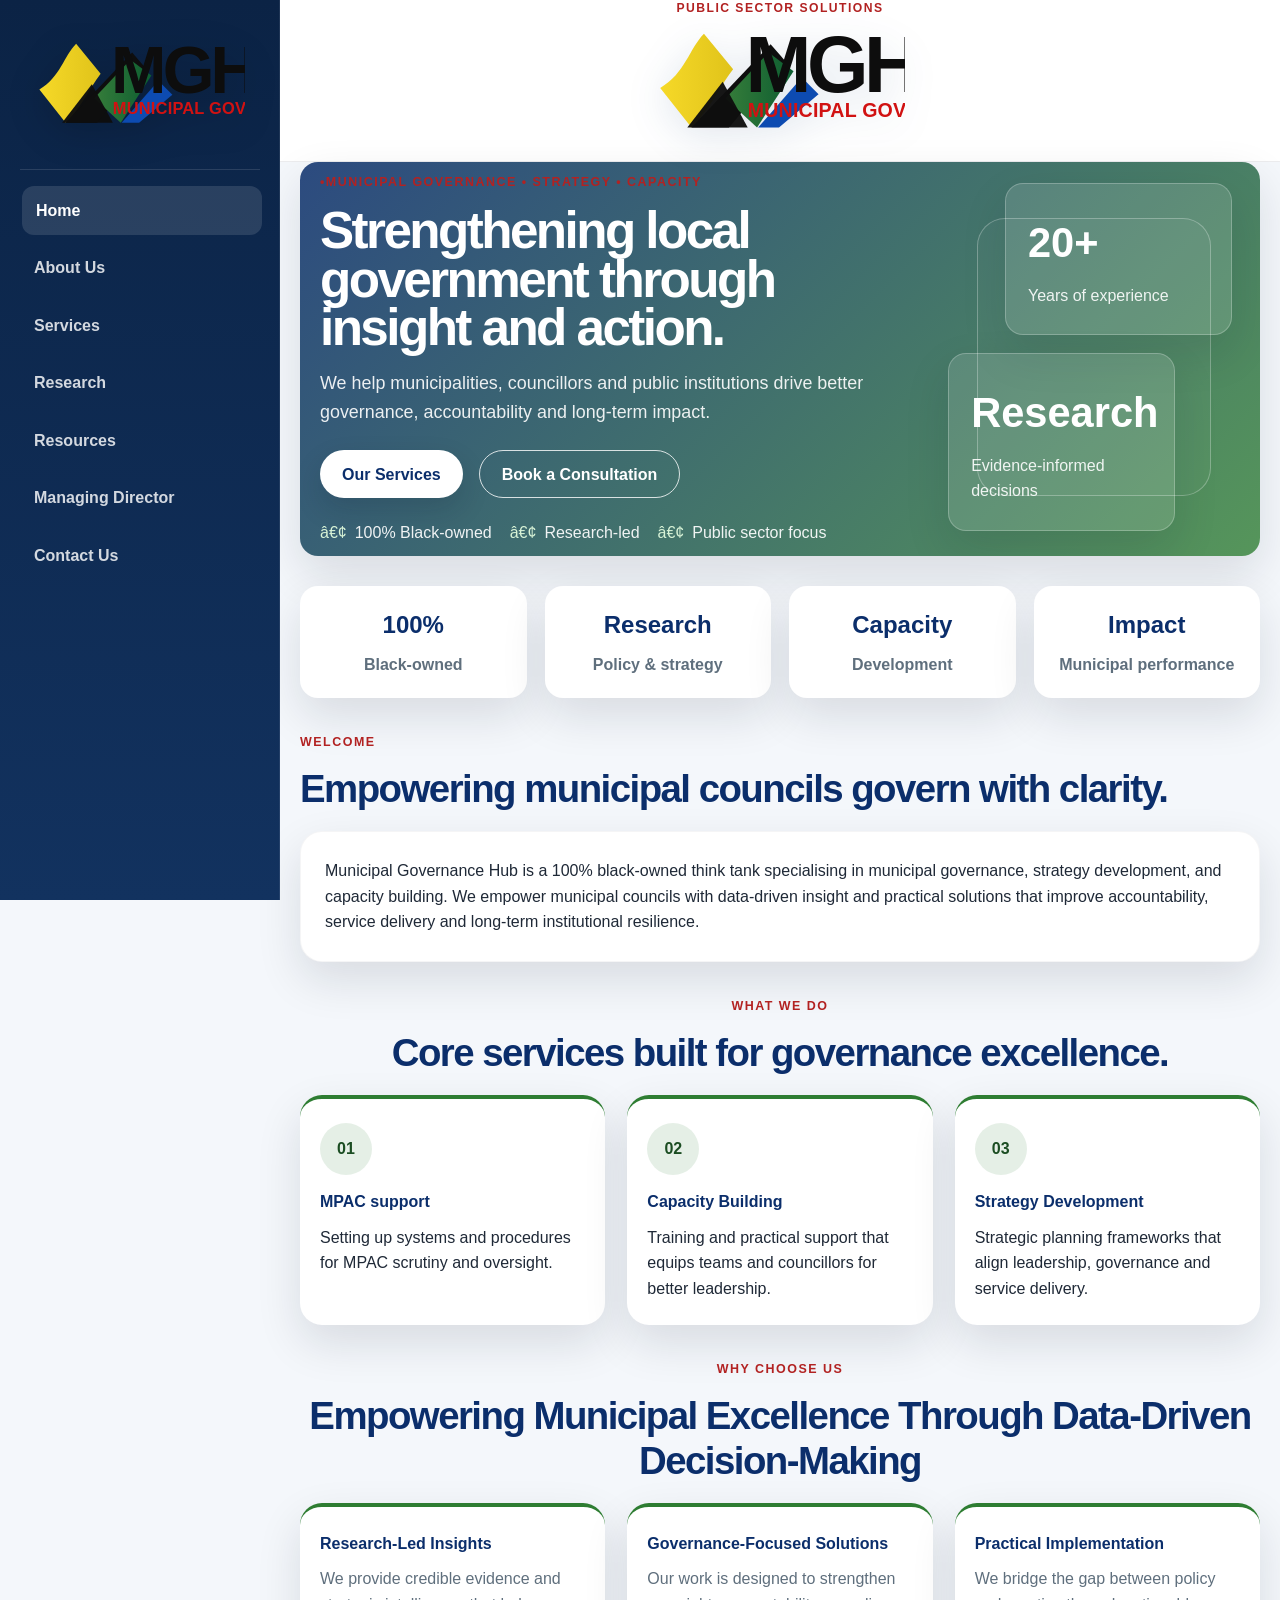
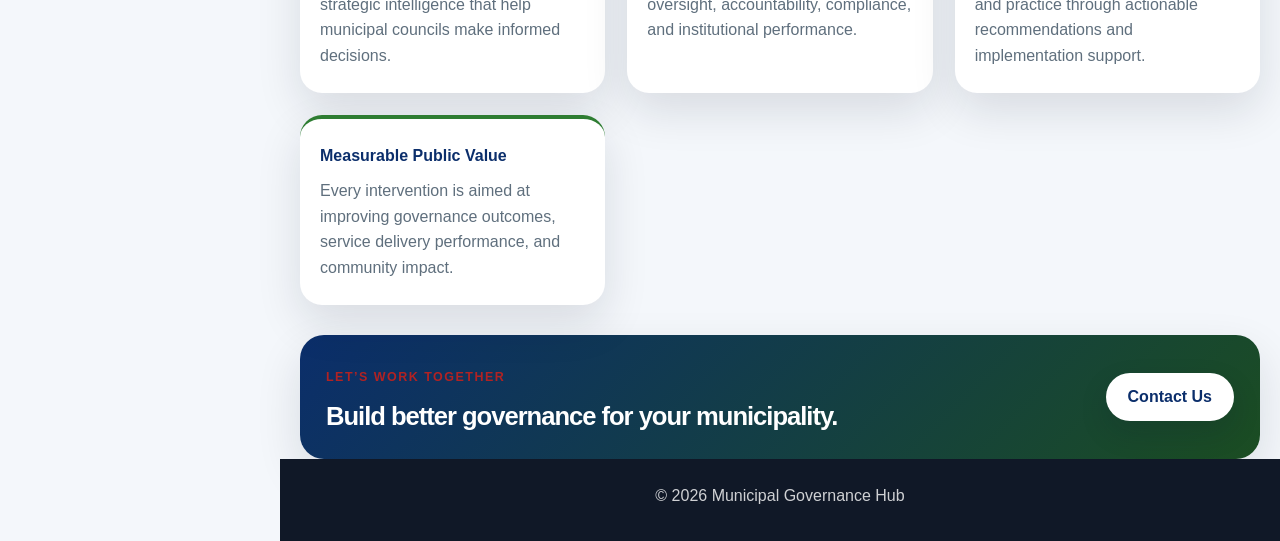
==== commit b361bc70: "Update the homepage to use the new MGH logo asset" ====
--- a/index.html
+++ b/index.html
@@ -1,4 +1,4 @@
-﻿<!DOCTYPE html>
+<!DOCTYPE html>
 <html lang="en">
 <head>
   <meta charset="utf-8">
@@ -11,7 +11,7 @@
   <div class="layout-shell">
     <aside class="sidebar" aria-label="Sidebar navigation">
       <div class="sidebar-brand">
-        <img src="image/hub navigation logo.png" alt="Councillors Hub logo" class="sidebar-logo">
+        <img src="image/mgh-logo.svg" alt="Municipal Governance Hub logo" class="sidebar-logo">
       </div>
 
       <nav class="side-nav" aria-label="Main navigation">
@@ -29,7 +29,7 @@
       <header class="page-header">
         <div>
           <p class="page-kicker" style="color: #b22222;">Public sector solutions</p>
-          <img src="image/hub2.png" alt="Councillors Hub logo" class="page-header-logo">
+          <img src="image/mgh-logo.svg" alt="Municipal Governance Hub logo" class="page-header-logo">
         </div>
       </header>
 
@@ -84,11 +84,11 @@
         <section class="section-block intro-block">
           <div class="section-heading">
             <span class="eyebrow eyebrow-green">Welcome</span>
-            <h3>Empowering  municipal councils govern with clarity.</h3>
+            <h3>Empowering municipal councils govern with clarity.</h3>
           </div>
           <div class="card card-feature">
             <p>
-              Municipal Governance Hub is a 100% black-owned think tank specialising in municipal governance, strategy development, and capacity building. We empower municipal councils with data-driven insights and practical support that strengthen accountability, oversight and service delivery.
+              Municipal Governance Hub is a 100% black-owned think tank specialising in municipal governance, strategy development, and capacity building. We empower municipal councils with data-driven insight and practical solutions that improve accountability, service delivery and long-term institutional resilience.
             </p>
           </div>
         </section>
@@ -103,7 +103,7 @@
             <article class="service-card">
               <div class="icon">01</div>
               <h4>MPAC support</h4>
-              <p>Setting up systems and procedures for  MPAC scrutiny and oversight.</p>
+              <p>Setting up systems and procedures for MPAC scrutiny and oversight.</p>
             </article>
             <article class="service-card">
               <div class="icon">02</div>
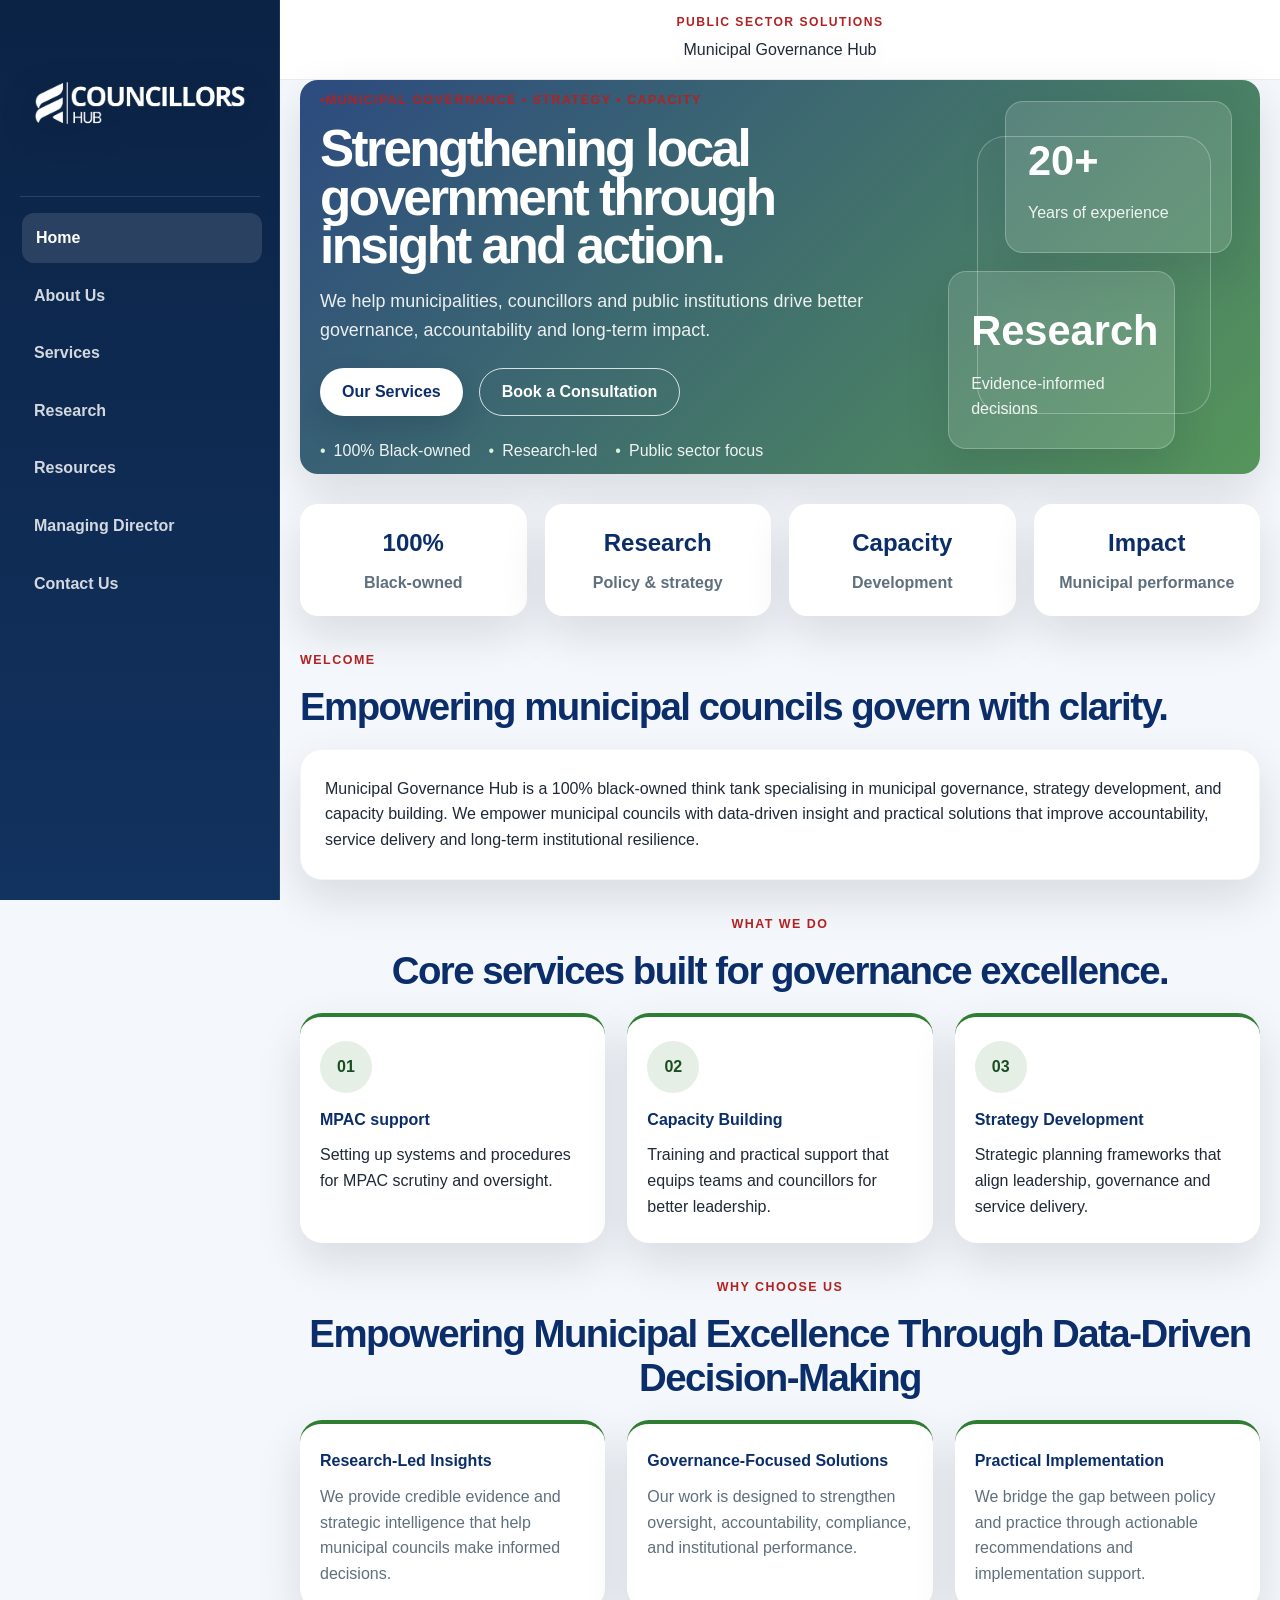
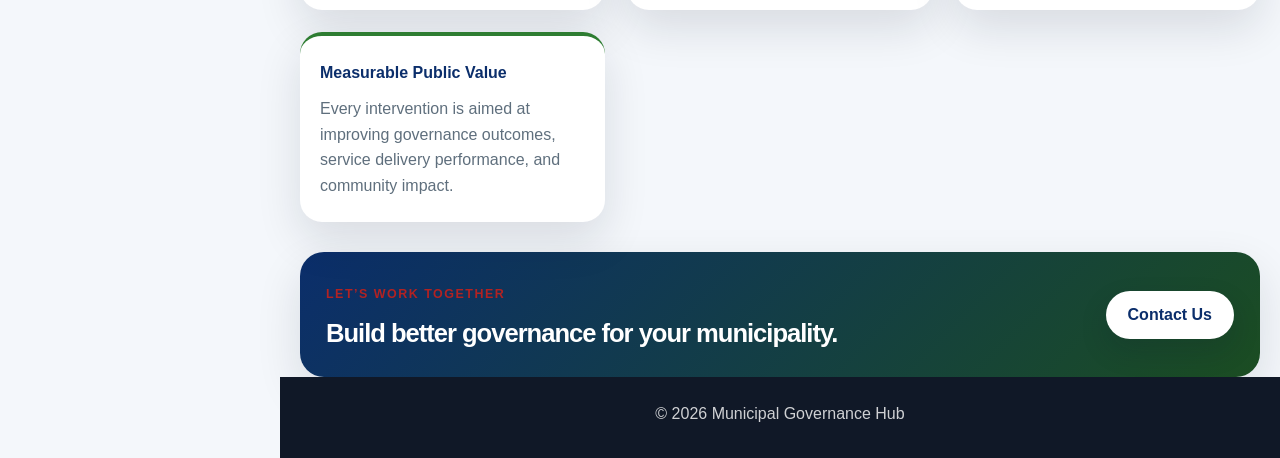
==== commit fe1413d6: "Replace the logo image with the text title 'Municipal Governance Hub' in the header" ====
--- a/index.html
+++ b/index.html
@@ -1,4 +1,4 @@
-<!DOCTYPE html>
+﻿<!DOCTYPE html>
 <html lang="en">
 <head>
   <meta charset="utf-8">
@@ -11,7 +11,7 @@
   <div class="layout-shell">
     <aside class="sidebar" aria-label="Sidebar navigation">
       <div class="sidebar-brand">
-        <img src="image/mgh-logo.svg" alt="Municipal Governance Hub logo" class="sidebar-logo">
+        <img src="image/hub navigation logo.png" alt="Councillors Hub logo" class="sidebar-logo">
       </div>
 
       <nav class="side-nav" aria-label="Main navigation">
@@ -29,7 +29,7 @@
       <header class="page-header">
         <div>
           <p class="page-kicker" style="color: #b22222;">Public sector solutions</p>
-          <img src="image/mgh-logo.svg" alt="Municipal Governance Hub logo" class="page-header-logo">
+          <div class="page-header-logo" aria-label="Municipal Governance Hub">Municipal Governance Hub</div>
         </div>
       </header>
 
@@ -84,7 +84,7 @@
         <section class="section-block intro-block">
           <div class="section-heading">
             <span class="eyebrow eyebrow-green">Welcome</span>
-            <h3>Empowering municipal councils govern with clarity.</h3>
+            <h3>Empowering  municipal councils govern with clarity.</h3>
           </div>
           <div class="card card-feature">
             <p>
--- a/style.css
+++ b/style.css
@@ -1,897 +1,909 @@
-﻿:root {
-  --green: #2e7d32;
-  --green-dark: #1b4d22;
-  --blue: #0b2e6b;
-  --text: #1f2937;
-  --muted: #5f6f7d;
-  --light: #f4f7fb;
-  --white: #ffffff;
-  --shadow: 0 18px 45px rgba(15, 23, 42, 0.12);
-}
-
-* {
-  box-sizing: border-box;
-  margin: 0;
-  padding: 0;
-}
-
-html {
-  scroll-behavior: smooth;
-}
-
-body {
-  margin: 0;
-  font-family: "Segoe UI", Arial, sans-serif;
-  background: var(--light);
-  color: var(--text);
-  line-height: 1.6;
-  font-size: 16px;
-  overflow-x: hidden;
-}
-
-a {
-  text-decoration: none;
-}
-
-img {
-  max-width: 100%;
-  display: block;
-}
-
-button,
-input,
-textarea {
-  font: inherit;
-}
-
-.layout-shell {
-  display: flex;
-  min-height: 100vh;
-  max-width: 1600px;
-  margin: 0 auto;
-}
-
-.sidebar {
-  position: sticky;
-  top: 0;
-  align-self: flex-start;
-  width: 280px;
-  min-height: 100vh;
-  background: linear-gradient(180deg, #0b2345 0%, #12325f 100%);
-  padding: 28px 20px 20px;
-  box-shadow: inset -1px 0 0 rgba(255, 255, 255, 0.08);
-}
-
-.sidebar-brand {
-  display: flex;
-  align-items: center;
-  justify-content: center;
-  padding: 0 8px 18px;
-  margin-bottom: 16px;
-  border-bottom: 1px solid rgba(255, 255, 255, 0.12);
-}
-
-.sidebar-logo {
-  width: 100%;
-  max-width: 210px;
-  height: auto;
-  object-fit: contain;
-  display: block;
-  background: transparent;
-  border-radius: 0;
-  padding: 0;
-  box-shadow: none;
-  filter: drop-shadow(0 8px 18px rgba(0, 0, 0, 0.18));
-}
-
-.brand-name {
-  display: block;
-  color: #ffffff;
-  font-size: 1.08rem;
-  font-weight: 700;
-}
-
-.sidebar-brand small {
-  color: rgba(255, 255, 255, 0.7);
-  font-size: 0.74rem;
-  letter-spacing: 0.08em;
-  text-transform: uppercase;
-}
-
-.side-nav {
-  display: flex;
-  flex-direction: column;
-  gap: 8px;
-}
-
-.nav-item {
-  display: flex;
-  align-items: center;
-  gap: 10px;
-  padding: 12px 14px;
-  border-radius: 12px;
-  color: rgba(255, 255, 255, 0.82);
-  font-weight: 600;
-  transition: background 0.2s ease, color 0.2s ease, transform 0.2s ease;
-}
-
-.nav-item:hover,
-.nav-item:focus,
-.nav-item.is-active {
-  background: rgba(255, 255, 255, 0.12);
-  color: #ffffff;
-  transform: translateX(2px);
-}
-
-.main-panel {
-  flex: 1;
-  min-width: 0;
-  background: var(--light);
-}
-
-.page-header {
-  background: rgba(255, 255, 255, 0.96);
-  border-bottom: 1px solid rgba(15, 23, 42, 0.08);
-  padding: 2px 20px 0;
-  text-align: center;
-}
-
-.page-header > div {
-  display: flex;
-  flex-direction: column;
-  align-items: center;
-  justify-content: center;
-  text-align: center;
-  gap: 0;
-}
-
-.page-kicker {
-  margin: 0;
-  color: #b22222;
-  font-size: 0.76rem;
-  letter-spacing: 0.12em;
-  text-transform: uppercase;
-  font-weight: 700;
-  text-align: center;
-  line-height: 1.1;
-  padding-top: 0;
-}
-
-.page-header h1,
-.hero h2,
-.about-hero-copy h2,
-.section-heading h3,
-.cta-box h3,
-.profile-summary h2 {
-  color: var(--blue);
-  line-height: 1.15;
-  letter-spacing: -0.04em;
-}
-
-.page-header h1 {
-  font-size: clamp(2.1rem, 3vw, 3rem);
-}
-
-.page-header-logo {
-  display: block;
-  width: min(250px, 44vw);
-  height: auto;
-  object-fit: contain;
-  margin: 0 auto 0;
-  filter: drop-shadow(0 8px 20px rgba(11, 46, 107, 0.12));
-}
-
-.content {
-  padding: 0 20px 0;
-}
-
-@media (max-width: 768px) {
-  .sidebar-brand {
-    padding-bottom: 12px;
-  }
-
-  .sidebar-logo {
-    max-width: 170px;
-  }
-
-  .page-header {
-    padding: 72px 14px 0;
-  }
-
-  .page-kicker {
-    font-size: 0.68rem;
-    letter-spacing: 0.1em;
-  }
-
-  .page-header-logo {
-    width: min(200px, 60vw);
-    margin-top: 0;
-  }
-
-  .content {
-    padding: 0 14px 14px;
-  }
-
-  .hero {
-    min-height: auto;
-    padding: 20px 16px 22px;
-    border-radius: 16px;
-    margin-top: 0;
-  }
-
-  .hero h2 {
-    font-size: 2.1rem;
-    line-height: 1.08;
-  }
-
-  .hero p {
-    font-size: 1rem;
-  }
-
-  .hero-visual {
-    min-height: 180px;
-  }
-}
-
-.section-block {
-  margin-bottom: 30px;
-}
-
-.card {
-  background: var(--white);
-  border-radius: 22px;
-  padding: 26px 24px;
-  box-shadow: var(--shadow);
-  border: 1px solid rgba(15, 23, 42, 0.04);
-}
-
-.eyebrow {
-  display: inline-block;
-  margin-bottom: 14px;
-  color: #b22222;
-  font-weight: 700;
-  font-size: 0.78rem;
-  letter-spacing: 0.12em;
-  text-transform: uppercase;
-}
-
-.eyebrow-green {
-  color: #b22222;
-}
-
-.hero {
-  display: grid;
-  grid-template-columns: 1.35fr 0.65fr;
-  gap: 22px;
-  align-items: center;
-  min-height: 280px;
-  padding: 6px 20px 10px;
-  background: linear-gradient(135deg, rgba(11, 46, 107, 0.86), rgba(46, 125, 50, 0.8)),
-    url('https://images.unsplash.com/photo-1486406146926-c627a92ad1ab') center/cover no-repeat;
-  border-radius: 18px;
-  box-shadow: var(--shadow);
-  color: var(--white);
-  overflow: hidden;
-  margin-top: 0;
-}
-
-.hero h2 {
-  color: var(--white);
-  font-size: clamp(2.7rem, 4vw, 4.8rem);
-  line-height: 0.95;
-  margin-bottom: 16px;
-  letter-spacing: -0.05em;
-}
-
-.hero-content {
-  max-width: 760px;
-}
-
-.hero p {
-  color: rgba(255, 255, 255, 0.9);
-  font-size: 1.12rem;
-  margin-bottom: 24px;
-  max-width: 690px;
-}
-
-.hero-actions {
-  display: flex;
-  flex-wrap: wrap;
-  gap: 16px;
-  margin-bottom: 22px;
-}
-
-.btn {
-  display: inline-flex;
-  align-items: center;
-  justify-content: center;
-  min-height: 48px;
-  border-radius: 999px;
-  padding: 0 22px;
-  font-weight: 700;
-  transition: transform 0.2s ease, box-shadow 0.2s ease;
-}
-
-.btn:hover,
-.btn:focus {
-  transform: translateY(-2px);
-}
-
-.btn-primary {
-  background: var(--white);
-  color: var(--blue);
-  box-shadow: 0 12px 28px rgba(15, 23, 42, 0.16);
-}
-
-.btn-secondary {
-  background: transparent;
-  border: 1.5px solid rgba(255, 255, 255, 0.8);
-  color: var(--white);
-}
-
-.trust-points {
-  display: flex;
-  flex-wrap: wrap;
-  gap: 10px 18px;
-  list-style: none;
-  color: rgba(255, 255, 255, 0.92);
-}
-
-.trust-points li::before {
-  content: "â€¢";
-  margin-right: 8px;
-  color: #d8f3d7;
-}
-
-.hero-visual {
-  position: relative;
-  display: flex;
-  flex-direction: column;
-  justify-content: center;
-  align-items: center;
-  gap: 18px;
-  min-height: 320px;
-  padding-right: 8px;
-}
-
-.hero-visual::before {
-  content: "";
-  position: absolute;
-  inset: 10% 10%;
-  border: 1px solid rgba(255, 255, 255, 0.28);
-  border-radius: 28px;
-  background: rgba(255, 255, 255, 0.03);
-}
-
-.info-card {
-  position: relative;
-  z-index: 1;
-  width: min(290px, 80%);
-  padding: 26px 22px;
-  background: rgba(255, 255, 255, 0.12);
-  border: 1px solid rgba(255, 255, 255, 0.24);
-  border-radius: 18px;
-  color: var(--white);
-  box-shadow: var(--shadow);
-}
-
-.card-primary {
-  align-self: flex-end;
-}
-
-.card-secondary {
-  align-self: flex-start;
-}
-
-.info-card strong {
-  display: block;
-  font-size: 2.6rem;
-  margin-bottom: 6px;
-}
-
-.info-card span {
-  color: rgba(255, 255, 255, 0.9);
-}
-
-.stats-bar {
-  display: grid;
-  grid-template-columns: repeat(4, minmax(0, 1fr));
-  gap: 18px;
-  margin: 30px 0;
-}
-
-.stat-item {
-  background: var(--white);
-  border-radius: 18px;
-  padding: 20px 16px;
-  text-align: center;
-  box-shadow: var(--shadow);
-}
-
-.stat-item strong {
-  display: block;
-  font-size: 1.5rem;
-  color: var(--blue);
-  margin-bottom: 8px;
-}
-
-.stat-item span {
-  color: var(--muted);
-  font-weight: 600;
-}
-
-.section-heading {
-  margin-bottom: 20px;
-}
-
-.section-heading h3 {
-  font-size: clamp(1.9rem, 3vw, 2.8rem);
-}
-
-.section-heading.center {
-  text-align: center;
-}
-
-.about-hero {
-  display: grid;
-  grid-template-columns: 1fr 1.2fr;
-  gap: 22px;
-  align-items: center;
-}
-
-.about-hero-copy h2 {
-  font-size: clamp(2rem, 4vw, 3rem);
-}
-
-.intro-card p,
-.info-card-panel h3,
-.service-panel h3,
-.contact-card p,
-.profile-summary p,
-.form-card label,
-.feature-item p {
-  color: var(--muted);
-}
-
-.card-grid {
-  display: grid;
-  grid-template-columns: repeat(2, minmax(0, 1fr));
-  gap: 22px;
-}
-
-.panel-label {
-  display: inline-block;
-  margin-bottom: 12px;
-  color: #b22222;
-  font-size: 0.78rem;
-  letter-spacing: 0.12em;
-  text-transform: uppercase;
-  font-weight: 700;
-}
-
-.info-card-panel h3 {
-  color: var(--blue);
-  font-size: clamp(1.4rem, 2vw, 2rem);
-  line-height: 1.35;
-}
-
-.services-grid,
-.feature-grid {
-  display: grid;
-  grid-template-columns: repeat(3, minmax(0, 1fr));
-  gap: 22px;
-}
-
-.service-card,
-.feature-item {
-  background: var(--white);
-  border-radius: 22px;
-  padding: 24px 20px;
-  box-shadow: var(--shadow);
-  border-top: 4px solid var(--green);
-}
-
-.icon {
-  display: inline-flex;
-  align-items: center;
-  justify-content: center;
-  width: 52px;
-  height: 52px;
-  border-radius: 50%;
-  background: rgba(46, 125, 50, 0.12);
-  color: var(--green-dark);
-  font-weight: 800;
-  margin-bottom: 14px;
-}
-
-.service-card h4,
-.feature-item h4,
-.contact-card h3 {
-  color: var(--blue);
-  margin-bottom: 10px;
-}
-
-.cta-section {
-  margin-top: 30px;
-}
-
-.cta-box {
-  display: flex;
-  align-items: center;
-  justify-content: space-between;
-  gap: 20px;
-  padding: 28px 26px;
-  background: linear-gradient(135deg, var(--blue), var(--green-dark));
-  border-radius: 24px;
-  color: var(--white);
-  box-shadow: var(--shadow);
-}
-
-.cta-box h3 {
-  color: var(--white);
-  font-size: clamp(1.6rem, 2vw, 2.5rem);
-}
-
-.services-accordion {
-  display: grid;
-  gap: 18px;
-}
-
-.service-accordion {
-  background: var(--white);
-  border: 1px solid rgba(15, 23, 42, 0.06);
-  border-left: 5px solid var(--green);
-  border-radius: 20px;
-  overflow: hidden;
-  box-shadow: var(--shadow);
-  transition: box-shadow 0.2s ease, transform 0.2s ease;
-}
-
-.service-accordion.is-open {
-  box-shadow: 0 18px 32px rgba(11, 46, 107, 0.06);
-}
-
-.service-trigger {
-  width: 100%;
-  display: flex;
-  align-items: center;
-  justify-content: space-between;
-  gap: 18px;
-  background: transparent;
-  border: none;
-  cursor: pointer;
-  text-align: left;
-  padding: 22px 24px;
-  min-height: 76px;
-  color: var(--text);
-}
-
-.service-accordion.is-open .service-trigger {
-  background: linear-gradient(180deg, rgba(46, 125, 50, 0.04), rgba(255, 255, 255, 1));
-}
-
-.service-title {
-  color: var(--blue);
-  font-size: 1.05rem;
-  font-weight: 700;
-  line-height: 1.35;
-}
-
-.service-chevron {
-  display: inline-flex;
-  align-items: center;
-  justify-content: center;
-  width: 32px;
-  height: 32px;
-  border-radius: 50%;
-  background: rgba(46, 125, 50, 0.08);
-  color: var(--green-dark);
-  font-size: 1.5rem;
-  line-height: 1;
-  flex-shrink: 0;
-  transition: transform 0.2s ease;
-}
-
-.service-accordion.is-open .service-chevron {
-  transform: rotate(45deg);
-}
-
-.service-body {
-  display: none;
-  padding: 0 24px 24px;
-  color: var(--text);
-}
-
-.service-accordion.is-open .service-body {
-  display: block;
-}
-
-.service-body p {
-  color: var(--muted);
-  margin-bottom: 16px;
-}
-
-.service-body ul {
-  margin: 0;
-  padding-left: 1.2rem;
-  display: grid;
-  gap: 10px;
-}
-
-.service-body li::marker {
-  color: var(--green);
-}
-
-.contact-grid {
-  display: grid;
-  grid-template-columns: repeat(3, minmax(0, 1fr));
-  gap: 22px;
-}
-
-.contact-card h3 {
-  margin-bottom: 8px;
-  color: #b22222;
-}
-
-.contact-card a {
-  color: #b22222;
-  font-weight: 600;
-}
-
-.form-card {
-  display: grid;
-  gap: 18px;
-  max-width: 800px;
-}
-
-.form-card label {
-  display: grid;
-  gap: 8px;
-  font-weight: 600;
-  color: var(--text);
-}
-
-.form-card input,
-.form-card textarea {
-  width: 100%;
-  border: 1px solid rgba(15, 23, 42, 0.12);
-  border-radius: 12px;
-  background: var(--white);
-  padding: 12px 14px;
-  color: var(--text);
-}
-
-.form-card textarea {
-  min-height: 160px;
-  resize: vertical;
-}
-
-.director-profile {
-  display: grid;
-  grid-template-columns: minmax(220px, 360px) 1fr;
-  gap: 28px;
-  align-items: start;
-}
-
-.profile-image-wrap {
-  padding: 18px;
-}
-
-.profile-image {
-  width: 100%;
-  height: auto;
-  border-radius: 18px;
-  object-fit: cover;
-}
-
-.profile-summary {
-  display: grid;
-  gap: 18px;
-}
-
-.profile-summary h2 {
-  font-size: clamp(2rem, 3vw, 2.8rem);
-}
-
-.site-footer {
-  padding: 24px 18px 32px;
-  background: #101827;
-  color: rgba(255, 255, 255, 0.8);
-  text-align: center;
-}
-
-.menu-toggle {
-  display: none;
-}
-
-.mobile-nav-wrap {
-  display: none;
-}
-
-@media (max-width: 1100px) {
-  .sidebar {
-    width: 220px;
-  }
-
-  .page-header,
-  .content {
-    padding-left: 24px;
-    padding-right: 24px;
-  }
-
-  .stats-bar,
-  .services-grid,
-  .feature-grid,
-  .contact-grid {
-    grid-template-columns: repeat(2, minmax(0, 1fr));
-  }
-
-  .about-hero,
-  .director-profile {
-    grid-template-columns: 1fr;
-  }
-}
-
-@media (max-width: 768px) {
-  .sidebar {
-    display: none;
-  }
-
-  .layout-shell {
-    display: block;
-  }
-
-  .page-header {
-    padding-top: 80px;
-  }
-
-  .content {
-    padding-top: 20px;
-  }
-
-  .services-layout {
-    grid-template-columns: 1fr;
-  }
-
-  .service-panel {
-    min-height: 66px;
-    padding: 16px 18px;
-  }
-
-  .service-title {
-    font-size: 0.98rem;
-  }
-
-  .service-detail {
-    position: static;
-  }
-
-  .hero {
-    grid-template-columns: 1fr;
-    padding: 28px 20px 30px;
-    min-height: auto;
-  }
-
-  .hero h2 {
-    font-size: 2.2rem;
-  }
-
-  .hero-actions {
-    flex-direction: column;
-    align-items: stretch;
-  }
-
-  .hero-actions .btn,
-  .btn {
-    width: 100%;
-  }
-
-  .stats-bar,
-  .services-grid,
-  .feature-grid,
-  .contact-grid,
-  .card-grid {
-    grid-template-columns: 1fr;
-  }
-
-  .cta-box {
-    flex-direction: column;
-    align-items: flex-start;
-  }
-
-  .menu-toggle {
-    display: flex;
-    position: fixed;
-    top: 14px;
-    right: 14px;
-    z-index: 50;
-    width: 46px;
-    height: 46px;
-    border: none;
-    border-radius: 12px;
-    background: var(--blue);
-    color: var(--white);
-    align-items: center;
-    justify-content: center;
-    font-size: 1.6rem;
-    box-shadow: 0 12px 24px rgba(11, 46, 107, 0.22);
-    cursor: pointer;
-  }
-
-  .mobile-nav-wrap {
-    display: none;
-    position: fixed;
-    top: 68px;
-    right: 14px;
-    width: min(280px, calc(100vw - 28px));
-    z-index: 40;
-    background: rgba(255, 255, 255, 0.99);
-    border: 1px solid rgba(15, 23, 42, 0.08);
-    border-radius: 16px;
-    box-shadow: 0 20px 36px rgba(15, 23, 42, 0.12);
-    padding: 10px;
-  }
-
-  body.menu-open .mobile-nav-wrap {
-    display: block;
-  }
-
-  .mobile-nav {
-    display: flex;
-    flex-direction: column;
-    gap: 6px;
-  }
-
-  .mobile-nav .nav-item {
-    color: var(--blue);
-    background: rgba(11, 46, 107, 0.04);
-    border-radius: 10px;
-    padding: 12px 14px;
-  }
-
-  body.menu-open {
-    overflow: hidden;
-  }
-}
-
-@media (max-width: 480px) {
-  body {
-    font-size: 15px;
-  }
-
-  .page-header,
-  .content {
-    padding-left: 16px;
-    padding-right: 16px;
-  }
-
-  .card,
-  .service-card,
-  .feature-item,
-  .cta-box,
-  .contact-card,
-  .info-card-panel {
-    padding-left: 18px;
-    padding-right: 18px;
-  }
-
-  .page-header h1 {
-    font-size: 2rem;
-  }
-
-  .page-header-logo {
-    width: min(180px, 58vw);
-  }
-
-  .hero h2 {
-    font-size: 1.9rem;
-  }
-
-  .section-heading h3 {
-    font-size: 1.8rem;
-  }
-}
-
+﻿:root {
+  --green: #2e7d32;
+  --green-dark: #1b4d22;
+  --blue: #0b2e6b;
+  --text: #1f2937;
+  --muted: #5f6f7d;
+  --light: #f4f7fb;
+  --white: #ffffff;
+  --shadow: 0 18px 45px rgba(15, 23, 42, 0.12);
+}
+
+* {
+  box-sizing: border-box;
+  margin: 0;
+  padding: 0;
+}
+
+html {
+  scroll-behavior: smooth;
+}
+
+body {
+  margin: 0;
+  font-family: "Segoe UI", Arial, sans-serif;
+  background: var(--light);
+  color: var(--text);
+  line-height: 1.6;
+  font-size: 16px;
+  overflow-x: hidden;
+}
+
+a {
+  text-decoration: none;
+}
+
+img {
+  max-width: 100%;
+  display: block;
+}
+
+button,
+input,
+textarea {
+  font: inherit;
+}
+
+.layout-shell {
+  display: flex;
+  min-height: 100vh;
+  max-width: 1600px;
+  margin: 0 auto;
+}
+
+.sidebar {
+  position: sticky;
+  top: 0;
+  align-self: flex-start;
+  width: 280px;
+  min-height: 100vh;
+  background: linear-gradient(180deg, #0b2345 0%, #12325f 100%);
+  padding: 28px 20px 20px;
+  box-shadow: inset -1px 0 0 rgba(255, 255, 255, 0.08);
+}
+
+.sidebar-brand {
+  display: flex;
+  align-items: center;
+  justify-content: center;
+  padding: 0 8px 18px;
+  margin-bottom: 16px;
+  border-bottom: 1px solid rgba(255, 255, 255, 0.12);
+}
+
+.sidebar-logo {
+  width: 100%;
+  max-width: 210px;
+  height: auto;
+  object-fit: contain;
+  display: block;
+  background: transparent;
+  border-radius: 0;
+  padding: 0;
+  box-shadow: none;
+  filter: drop-shadow(0 8px 18px rgba(0, 0, 0, 0.18));
+}
+
+.brand-name {
+  display: block;
+  color: #ffffff;
+  font-size: 1.08rem;
+  font-weight: 700;
+}
+
+.sidebar-brand small {
+  color: rgba(255, 255, 255, 0.7);
+  font-size: 0.74rem;
+  letter-spacing: 0.08em;
+  text-transform: uppercase;
+}
+
+.side-nav {
+  display: flex;
+  flex-direction: column;
+  gap: 8px;
+}
+
+.nav-item {
+  display: flex;
+  align-items: center;
+  gap: 10px;
+  padding: 12px 14px;
+  border-radius: 12px;
+  color: rgba(255, 255, 255, 0.82);
+  font-weight: 600;
+  transition: background 0.2s ease, color 0.2s ease, transform 0.2s ease;
+}
+
+.nav-item:hover,
+.nav-item:focus,
+.nav-item.is-active {
+  background: rgba(255, 255, 255, 0.12);
+  color: #ffffff;
+  transform: translateX(2px);
+}
+
+.main-panel {
+  flex: 1;
+  min-width: 0;
+  background: var(--light);
+}
+
+.page-header {
+  background: rgba(255, 255, 255, 0.96);
+  border-bottom: 1px solid rgba(15, 23, 42, 0.08);
+  padding: 16px 20px;
+  text-align: center;
+  overflow-x: auto;
+  overflow-y: hidden;
+}
+
+.page-header > div {
+  display: flex;
+  flex-direction: column;
+  align-items: center;
+  justify-content: center;
+  text-align: center;
+  gap: 8px;
+}
+
+.page-kicker {
+  margin: 0;
+  color: #b22222;
+  font-size: 0.76rem;
+  letter-spacing: 0.12em;
+  text-transform: uppercase;
+  font-weight: 700;
+  text-align: center;
+  line-height: 1.1;
+  padding-top: 0;
+}
+
+.page-header h1,
+.hero h2,
+.about-hero-copy h2,
+.section-heading h3,
+.cta-box h3,
+.profile-summary h2 {
+  color: var(--blue);
+  line-height: 1.15;
+  letter-spacing: -0.04em;
+}
+
+.page-header h1 {
+  font-size: clamp(2.1rem, 3vw, 3rem);
+}
+
+.page-header-logo {
+  display: block;
+  width: 100%;
+  max-width: 360px;
+  height: auto;
+  object-fit: contain;
+  margin: 0 auto;
+  filter: drop-shadow(0 4px 12px rgba(11, 46, 107, 0.08));
+}
+
+.content {
+  padding: 0 20px 0;
+}
+
+@media (max-width: 768px) {
+  .sidebar-brand {
+    padding-bottom: 12px;
+  }
+
+  .sidebar-logo {
+    max-width: 170px;
+  }
+
+  .page-header {
+    padding: 12px 16px;
+    overflow-x: auto;
+  }
+
+  .page-header > div {
+    gap: 6px;
+  }
+
+  .page-kicker {
+    font-size: 0.68rem;
+    letter-spacing: 0.1em;
+  }
+
+  .page-header-logo {
+    width: 100%;
+    max-width: calc(100vw - 60px);
+    height: auto;
+  }
+
+  .content {
+    padding: 0 14px 14px;
+  }
+
+  .hero {
+    min-height: auto;
+    padding: 20px 16px 22px;
+    border-radius: 16px;
+    margin-top: 0;
+  }
+
+  .hero h2 {
+    font-size: 2.1rem;
+    line-height: 1.08;
+  }
+
+  .hero p {
+    font-size: 1rem;
+  }
+
+  .hero-visual {
+    min-height: 180px;
+  }
+}
+
+.section-block {
+  margin-bottom: 30px;
+}
+
+.card {
+  background: var(--white);
+  border-radius: 22px;
+  padding: 26px 24px;
+  box-shadow: var(--shadow);
+  border: 1px solid rgba(15, 23, 42, 0.04);
+}
+
+.eyebrow {
+  display: inline-block;
+  margin-bottom: 14px;
+  color: #b22222;
+  font-weight: 700;
+  font-size: 0.78rem;
+  letter-spacing: 0.12em;
+  text-transform: uppercase;
+}
+
+.eyebrow-green {
+  color: #b22222;
+}
+
+.hero {
+  display: grid;
+  grid-template-columns: 1.35fr 0.65fr;
+  gap: 22px;
+  align-items: center;
+  min-height: 280px;
+  padding: 6px 20px 10px;
+  background: linear-gradient(135deg, rgba(11, 46, 107, 0.86), rgba(46, 125, 50, 0.8)),
+    url('https://images.unsplash.com/photo-1486406146926-c627a92ad1ab') center/cover no-repeat;
+  border-radius: 18px;
+  box-shadow: var(--shadow);
+  color: var(--white);
+  overflow: hidden;
+  margin-top: 0;
+}
+
+.hero h2 {
+  color: var(--white);
+  font-size: clamp(2.7rem, 4vw, 4.8rem);
+  line-height: 0.95;
+  margin-bottom: 16px;
+  letter-spacing: -0.05em;
+}
+
+.hero-content {
+  max-width: 760px;
+}
+
+.hero p {
+  color: rgba(255, 255, 255, 0.9);
+  font-size: 1.12rem;
+  margin-bottom: 24px;
+  max-width: 690px;
+}
+
+.hero-actions {
+  display: flex;
+  flex-wrap: wrap;
+  gap: 16px;
+  margin-bottom: 22px;
+}
+
+.btn {
+  display: inline-flex;
+  align-items: center;
+  justify-content: center;
+  min-height: 48px;
+  border-radius: 999px;
+  padding: 0 22px;
+  font-weight: 700;
+  transition: transform 0.2s ease, box-shadow 0.2s ease;
+}
+
+.btn:hover,
+.btn:focus {
+  transform: translateY(-2px);
+}
+
+.btn-primary {
+  background: var(--white);
+  color: var(--blue);
+  box-shadow: 0 12px 28px rgba(15, 23, 42, 0.16);
+}
+
+.btn-secondary {
+  background: transparent;
+  border: 1.5px solid rgba(255, 255, 255, 0.8);
+  color: var(--white);
+}
+
+.trust-points {
+  display: flex;
+  flex-wrap: wrap;
+  gap: 10px 18px;
+  list-style: none;
+  color: rgba(255, 255, 255, 0.92);
+}
+
+.trust-points li::before {
+  content: "•";
+  margin-right: 8px;
+  color: #d8f3d7;
+}
+
+.hero-visual {
+  position: relative;
+  display: flex;
+  flex-direction: column;
+  justify-content: center;
+  align-items: center;
+  gap: 18px;
+  min-height: 320px;
+  padding-right: 8px;
+}
+
+.hero-visual::before {
+  content: "";
+  position: absolute;
+  inset: 10% 10%;
+  border: 1px solid rgba(255, 255, 255, 0.28);
+  border-radius: 28px;
+  background: rgba(255, 255, 255, 0.03);
+}
+
+.info-card {
+  position: relative;
+  z-index: 1;
+  width: min(290px, 80%);
+  padding: 26px 22px;
+  background: rgba(255, 255, 255, 0.12);
+  border: 1px solid rgba(255, 255, 255, 0.24);
+  border-radius: 18px;
+  color: var(--white);
+  box-shadow: var(--shadow);
+}
+
+.card-primary {
+  align-self: flex-end;
+}
+
+.card-secondary {
+  align-self: flex-start;
+}
+
+.info-card strong {
+  display: block;
+  font-size: 2.6rem;
+  margin-bottom: 6px;
+}
+
+.info-card span {
+  color: rgba(255, 255, 255, 0.9);
+}
+
+.stats-bar {
+  display: grid;
+  grid-template-columns: repeat(4, minmax(0, 1fr));
+  gap: 18px;
+  margin: 30px 0;
+}
+
+.stat-item {
+  background: var(--white);
+  border-radius: 18px;
+  padding: 20px 16px;
+  text-align: center;
+  box-shadow: var(--shadow);
+}
+
+.stat-item strong {
+  display: block;
+  font-size: 1.5rem;
+  color: var(--blue);
+  margin-bottom: 8px;
+}
+
+.stat-item span {
+  color: var(--muted);
+  font-weight: 600;
+}
+
+.section-heading {
+  margin-bottom: 20px;
+}
+
+.section-heading h3 {
+  font-size: clamp(1.9rem, 3vw, 2.8rem);
+}
+
+.section-heading.center {
+  text-align: center;
+}
+
+.about-hero {
+  display: grid;
+  grid-template-columns: 1fr 1.2fr;
+  gap: 22px;
+  align-items: center;
+}
+
+.about-hero-copy h2 {
+  font-size: clamp(2rem, 4vw, 3rem);
+}
+
+.intro-card p,
+.info-card-panel h3,
+.service-panel h3,
+.contact-card p,
+.profile-summary p,
+.form-card label,
+.feature-item p {
+  color: var(--muted);
+}
+
+.card-grid {
+  display: grid;
+  grid-template-columns: repeat(2, minmax(0, 1fr));
+  gap: 22px;
+}
+
+.panel-label {
+  display: inline-block;
+  margin-bottom: 12px;
+  color: #b22222;
+  font-size: 0.78rem;
+  letter-spacing: 0.12em;
+  text-transform: uppercase;
+  font-weight: 700;
+}
+
+.info-card-panel h3 {
+  color: var(--blue);
+  font-size: clamp(1.4rem, 2vw, 2rem);
+  line-height: 1.35;
+}
+
+.services-grid,
+.feature-grid {
+  display: grid;
+  grid-template-columns: repeat(3, minmax(0, 1fr));
+  gap: 22px;
+}
+
+.service-card,
+.feature-item {
+  background: var(--white);
+  border-radius: 22px;
+  padding: 24px 20px;
+  box-shadow: var(--shadow);
+  border-top: 4px solid var(--green);
+}
+
+.icon {
+  display: inline-flex;
+  align-items: center;
+  justify-content: center;
+  width: 52px;
+  height: 52px;
+  border-radius: 50%;
+  background: rgba(46, 125, 50, 0.12);
+  color: var(--green-dark);
+  font-weight: 800;
+  margin-bottom: 14px;
+}
+
+.service-card h4,
+.feature-item h4,
+.contact-card h3 {
+  color: var(--blue);
+  margin-bottom: 10px;
+}
+
+.cta-section {
+  margin-top: 30px;
+}
+
+.cta-box {
+  display: flex;
+  align-items: center;
+  justify-content: space-between;
+  gap: 20px;
+  padding: 28px 26px;
+  background: linear-gradient(135deg, var(--blue), var(--green-dark));
+  border-radius: 24px;
+  color: var(--white);
+  box-shadow: var(--shadow);
+}
+
+.cta-box h3 {
+  color: var(--white);
+  font-size: clamp(1.6rem, 2vw, 2.5rem);
+}
+
+.services-accordion {
+  display: grid;
+  gap: 18px;
+}
+
+.service-accordion {
+  background: var(--white);
+  border: 1px solid rgba(15, 23, 42, 0.06);
+  border-left: 5px solid var(--green);
+  border-radius: 20px;
+  overflow: hidden;
+  box-shadow: var(--shadow);
+  transition: box-shadow 0.2s ease, transform 0.2s ease;
+}
+
+.service-accordion.is-open {
+  box-shadow: 0 18px 32px rgba(11, 46, 107, 0.06);
+}
+
+.service-trigger {
+  width: 100%;
+  display: flex;
+  align-items: center;
+  justify-content: space-between;
+  gap: 18px;
+  background: transparent;
+  border: none;
+  cursor: pointer;
+  text-align: left;
+  padding: 22px 24px;
+  min-height: 76px;
+  color: var(--text);
+}
+
+.service-accordion.is-open .service-trigger {
+  background: linear-gradient(180deg, rgba(46, 125, 50, 0.04), rgba(255, 255, 255, 1));
+}
+
+.service-title {
+  color: var(--blue);
+  font-size: 1.05rem;
+  font-weight: 700;
+  line-height: 1.35;
+}
+
+.service-chevron {
+  display: inline-flex;
+  align-items: center;
+  justify-content: center;
+  width: 32px;
+  height: 32px;
+  border-radius: 50%;
+  background: rgba(46, 125, 50, 0.08);
+  color: var(--green-dark);
+  font-size: 1.5rem;
+  line-height: 1;
+  flex-shrink: 0;
+  transition: transform 0.2s ease;
+}
+
+.service-accordion.is-open .service-chevron {
+  transform: rotate(45deg);
+}
+
+.service-body {
+  display: none;
+  padding: 0 24px 24px;
+  color: var(--text);
+}
+
+.service-accordion.is-open .service-body {
+  display: block;
+}
+
+.service-body p {
+  color: var(--muted);
+  margin-bottom: 16px;
+}
+
+.service-body ul {
+  margin: 0;
+  padding-left: 1.2rem;
+  display: grid;
+  gap: 10px;
+}
+
+.service-body li::marker {
+  color: var(--green);
+}
+
+.contact-grid {
+  display: grid;
+  grid-template-columns: repeat(3, minmax(0, 1fr));
+  gap: 22px;
+}
+
+.contact-card h3 {
+  margin-bottom: 8px;
+  color: #b22222;
+}
+
+.contact-card a {
+  color: #b22222;
+  font-weight: 600;
+}
+
+.form-card {
+  display: grid;
+  gap: 18px;
+  max-width: 800px;
+}
+
+.form-card label {
+  display: grid;
+  gap: 8px;
+  font-weight: 600;
+  color: var(--text);
+}
+
+.form-card input,
+.form-card textarea {
+  width: 100%;
+  border: 1px solid rgba(15, 23, 42, 0.12);
+  border-radius: 12px;
+  background: var(--white);
+  padding: 12px 14px;
+  color: var(--text);
+}
+
+.form-card textarea {
+  min-height: 160px;
+  resize: vertical;
+}
+
+.director-profile {
+  display: grid;
+  grid-template-columns: minmax(220px, 360px) 1fr;
+  gap: 28px;
+  align-items: start;
+}
+
+.profile-image-wrap {
+  padding: 18px;
+}
+
+.profile-image {
+  width: 100%;
+  height: auto;
+  border-radius: 18px;
+  object-fit: cover;
+}
+
+.profile-summary {
+  display: grid;
+  gap: 18px;
+}
+
+.profile-summary h2 {
+  font-size: clamp(2rem, 3vw, 2.8rem);
+}
+
+.site-footer {
+  padding: 24px 18px 32px;
+  background: #101827;
+  color: rgba(255, 255, 255, 0.8);
+  text-align: center;
+}
+
+.menu-toggle {
+  display: none;
+}
+
+.mobile-nav-wrap {
+  display: none;
+}
+
+@media (max-width: 1100px) {
+  .sidebar {
+    width: 220px;
+  }
+
+  .page-header,
+  .content {
+    padding-left: 24px;
+    padding-right: 24px;
+  }
+
+  .stats-bar,
+  .services-grid,
+  .feature-grid,
+  .contact-grid {
+    grid-template-columns: repeat(2, minmax(0, 1fr));
+  }
+
+  .about-hero,
+  .director-profile {
+    grid-template-columns: 1fr;
+  }
+}
+
+@media (max-width: 768px) {
+  .sidebar {
+    display: none;
+  }
+
+  .layout-shell {
+    display: block;
+  }
+
+  .page-header {
+    padding-top: 12px;
+  }
+
+  .content {
+    padding-top: 20px;
+  }
+
+  .services-layout {
+    grid-template-columns: 1fr;
+  }
+
+  .service-panel {
+    min-height: 66px;
+    padding: 16px 18px;
+  }
+
+  .service-title {
+    font-size: 0.98rem;
+  }
+
+  .service-detail {
+    position: static;
+  }
+
+  .hero {
+    grid-template-columns: 1fr;
+    padding: 28px 20px 30px;
+    min-height: auto;
+  }
+
+  .hero h2 {
+    font-size: 2.2rem;
+  }
+
+  .hero-actions {
+    flex-direction: column;
+    align-items: stretch;
+  }
+
+  .hero-actions .btn,
+  .btn {
+    width: 100%;
+  }
+
+  .stats-bar,
+  .services-grid,
+  .feature-grid,
+  .contact-grid,
+  .card-grid {
+    grid-template-columns: 1fr;
+  }
+
+  .cta-box {
+    flex-direction: column;
+    align-items: flex-start;
+  }
+
+  .menu-toggle {
+    display: flex;
+    position: fixed;
+    top: 14px;
+    right: 14px;
+    z-index: 50;
+    width: 46px;
+    height: 46px;
+    border: none;
+    border-radius: 12px;
+    background: var(--blue);
+    color: var(--white);
+    align-items: center;
+    justify-content: center;
+    font-size: 1.6rem;
+    box-shadow: 0 12px 24px rgba(11, 46, 107, 0.22);
+    cursor: pointer;
+  }
+
+  .mobile-nav-wrap {
+    display: none;
+    position: fixed;
+    top: 68px;
+    right: 14px;
+    width: min(280px, calc(100vw - 28px));
+    z-index: 40;
+    background: rgba(255, 255, 255, 0.99);
+    border: 1px solid rgba(15, 23, 42, 0.08);
+    border-radius: 16px;
+    box-shadow: 0 20px 36px rgba(15, 23, 42, 0.12);
+    padding: 10px;
+  }
+
+  body.menu-open .mobile-nav-wrap {
+    display: block;
+  }
+
+  .mobile-nav {
+    display: flex;
+    flex-direction: column;
+    gap: 6px;
+  }
+
+  .mobile-nav .nav-item {
+    color: var(--blue);
+    background: rgba(11, 46, 107, 0.04);
+    border-radius: 10px;
+    padding: 12px 14px;
+  }
+
+  body.menu-open {
+    overflow: hidden;
+  }
+}
+
+@media (max-width: 480px) {
+  body {
+    font-size: 15px;
+  }
+
+  .page-header,
+  .content {
+    padding-left: 16px;
+    padding-right: 16px;
+  }
+
+  .page-header {
+    padding: 10px 16px;
+  }
+
+  .card,
+  .service-card,
+  .feature-item,
+  .cta-box,
+  .contact-card,
+  .info-card-panel {
+    padding-left: 18px;
+    padding-right: 18px;
+  }
+
+  .page-header h1 {
+    font-size: 2rem;
+  }
+
+  .page-header-logo {
+    max-width: calc(100vw - 32px);
+  }
+
+  .hero h2 {
+    font-size: 1.9rem;
+  }
+
+  .section-heading h3 {
+    font-size: 1.8rem;
+  }
+}
 
 .research-page-content {
   padding-top: 28px;
@@ -1000,64 +1012,3 @@
 .publication-body p {
   color: var(--muted);
 }
-
-.publication-meta {
-  display: grid;
-  grid-template-columns: repeat(2, minmax(0, 1fr));
-  gap: 12px;
-  padding: 18px 0;
-  border-top: 1px solid rgba(15, 23, 42, 0.08);
-  border-bottom: 1px solid rgba(15, 23, 42, 0.08);
-}
-
-.publication-meta div {
-  display: grid;
-  gap: 6px;
-}
-
-.publication-meta dt {
-  color: var(--muted);
-  font-size: 0.76rem;
-  letter-spacing: 0.12em;
-  text-transform: uppercase;
-  font-weight: 700;
-}
-
-.publication-meta dd {
-  color: var(--text);
-  font-weight: 700;
-}
-
-.publication-actions {
-  display: flex;
-  flex-wrap: wrap;
-  gap: 14px;
-  margin-top: 8px;
-}
-
-.publication-actions .btn {
-  min-width: 180px;
-}
-
-@media (max-width: 768px) {
-  .research-page-content {
-    padding-top: 18px;
-  }
-
-  .research-card {
-    grid-template-columns: 1fr;
-    padding: 18px;
-  }
-
-  .publication-cover {
-    min-height: 260px;
-  }
-
-  .publication-actions {
-    flex-direction: column;
-  }
-
-  .publication-actions .btn {
-    width: 100%;
-  }
-}
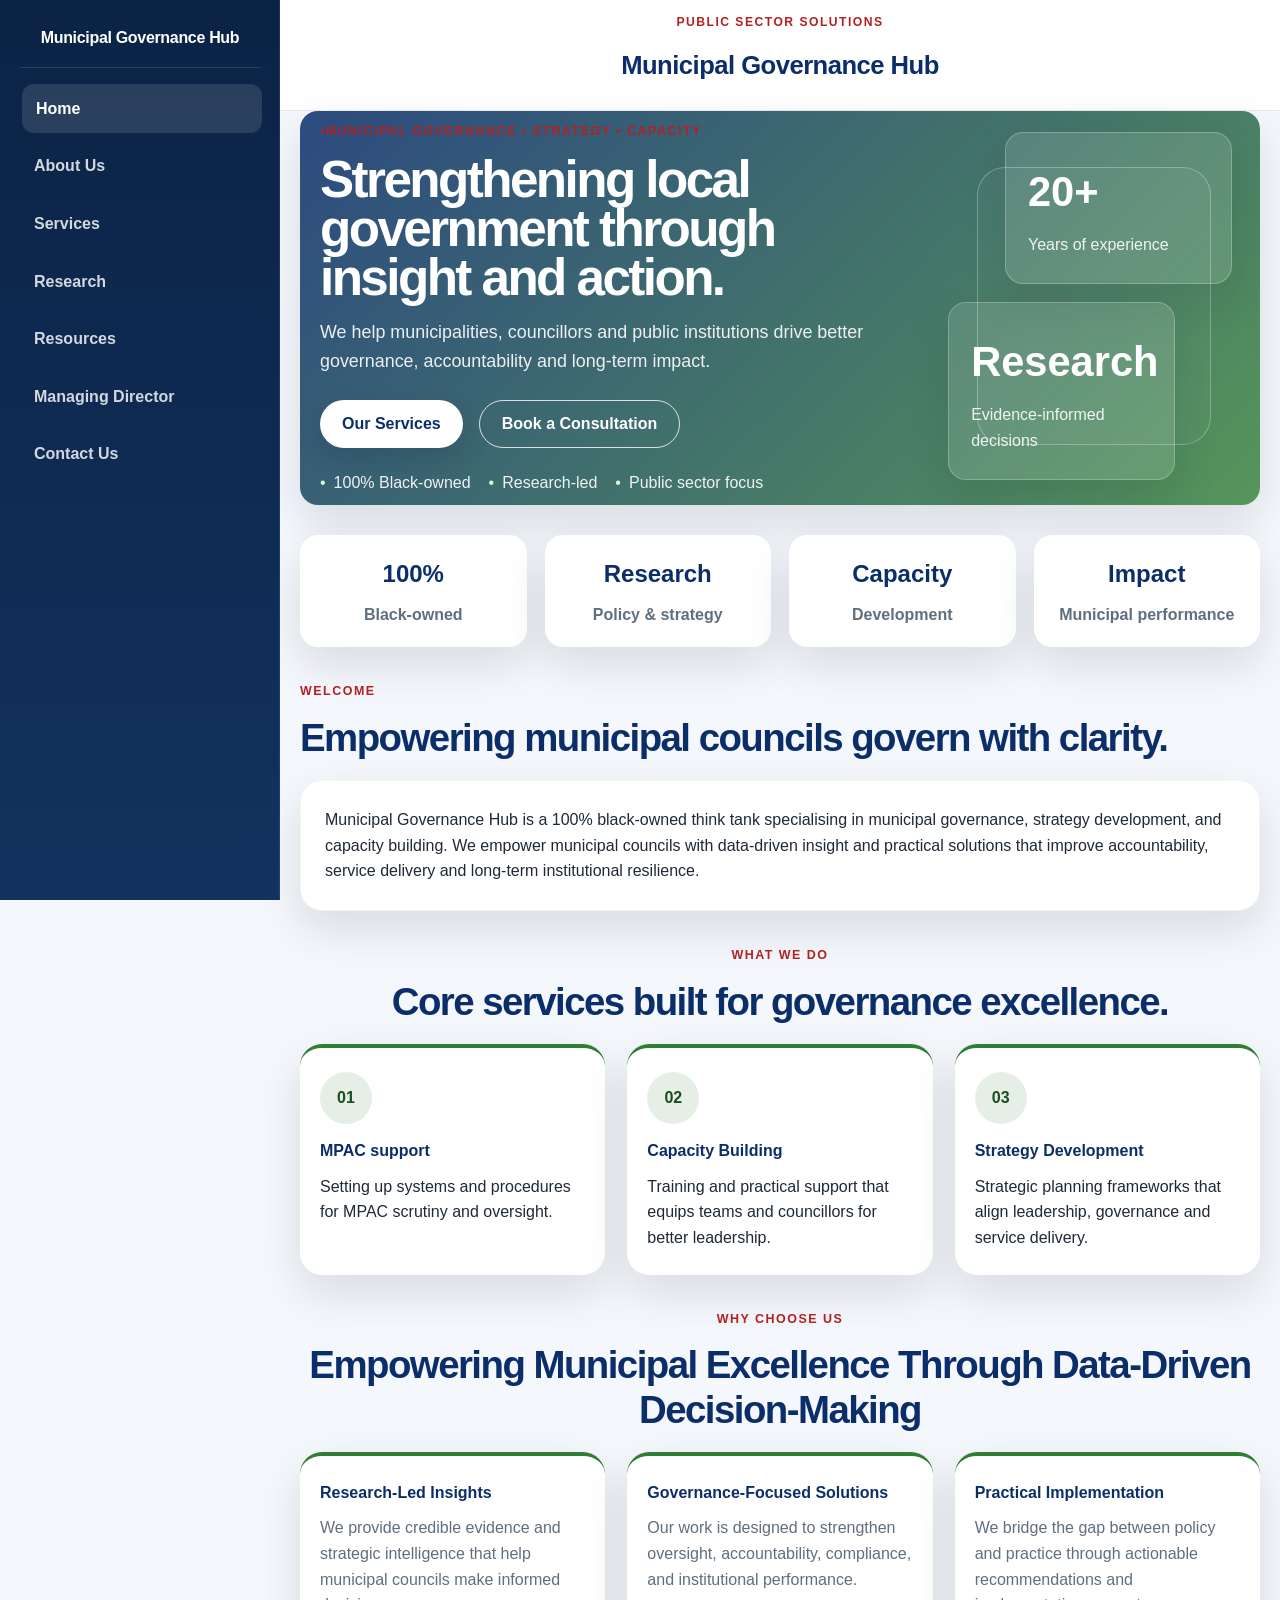
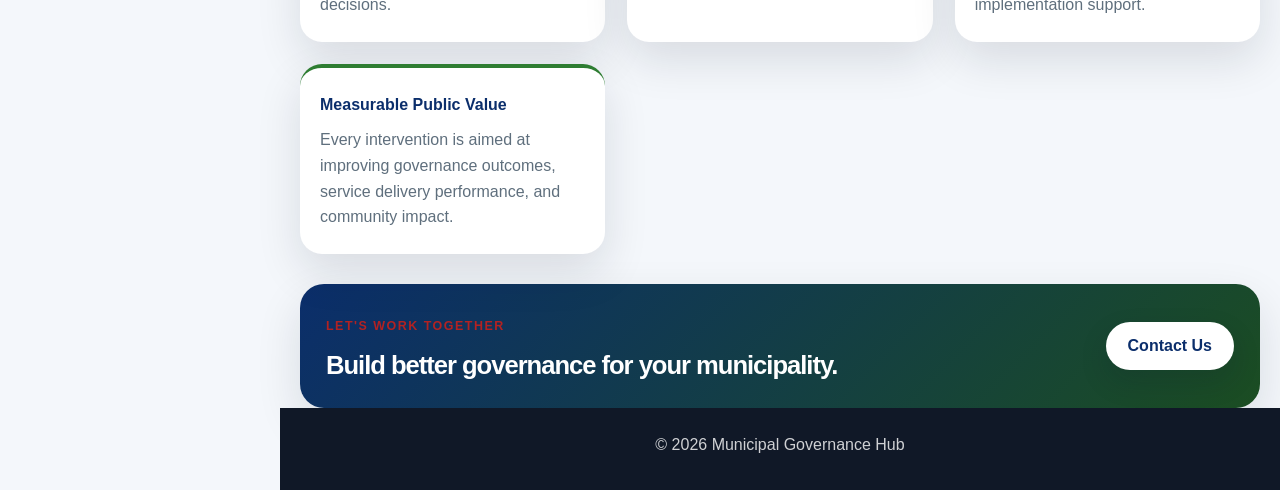
==== commit 8ed48fb6: "Replace sidebar logo image with text logo" ====
--- a/index.html
+++ b/index.html
@@ -11,7 +11,7 @@
   <div class="layout-shell">
     <aside class="sidebar" aria-label="Sidebar navigation">
       <div class="sidebar-brand">
-        <img src="image/hub navigation logo.png" alt="Councillors Hub logo" class="sidebar-logo">
+        <div class="sidebar-text-logo">Municipal Governance Hub</div>
       </div>
 
       <nav class="side-nav" aria-label="Main navigation">
@@ -147,7 +147,7 @@
         <section class="cta-section">
           <div class="cta-box">
             <div>
-              <span class="eyebrow eyebrow-green">Let’s work together</span>
+              <span class="eyebrow eyebrow-green">Let's work together</span>
               <h3>Build better governance for your municipality.</h3>
             </div>
             <a href="contact.html" class="btn btn-primary">Contact Us</a>
--- a/style.css
+++ b/style.css
@@ -69,6 +69,15 @@
   padding: 0 8px 18px;
   margin-bottom: 16px;
   border-bottom: 1px solid rgba(255, 255, 255, 0.12);
+}
+
+.sidebar-text-logo {
+  color: #ffffff;
+  font-size: 1rem;
+  font-weight: 700;
+  text-align: center;
+  line-height: 1.3;
+  letter-spacing: -0.02em;
 }
 
 .sidebar-logo {
@@ -176,12 +185,12 @@
 
 .page-header-logo {
   display: block;
-  width: 100%;
-  max-width: 360px;
-  height: auto;
-  object-fit: contain;
+  color: var(--blue);
+  font-size: 1.6rem;
+  font-weight: 800;
+  letter-spacing: -0.02em;
   margin: 0 auto;
-  filter: drop-shadow(0 4px 12px rgba(11, 46, 107, 0.08));
+  padding: 8px 0;
 }
 
 .content {
@@ -193,8 +202,8 @@
     padding-bottom: 12px;
   }
 
-  .sidebar-logo {
-    max-width: 170px;
+  .sidebar-text-logo {
+    font-size: 0.9rem;
   }
 
   .page-header {
@@ -212,9 +221,8 @@
   }
 
   .page-header-logo {
-    width: 100%;
-    max-width: calc(100vw - 60px);
-    height: auto;
+    font-size: 1.3rem;
+    padding: 6px 0;
   }
 
   .content {
@@ -893,7 +901,7 @@
   }
 
   .page-header-logo {
-    max-width: calc(100vw - 32px);
+    font-size: 1.1rem;
   }
 
   .hero h2 {
